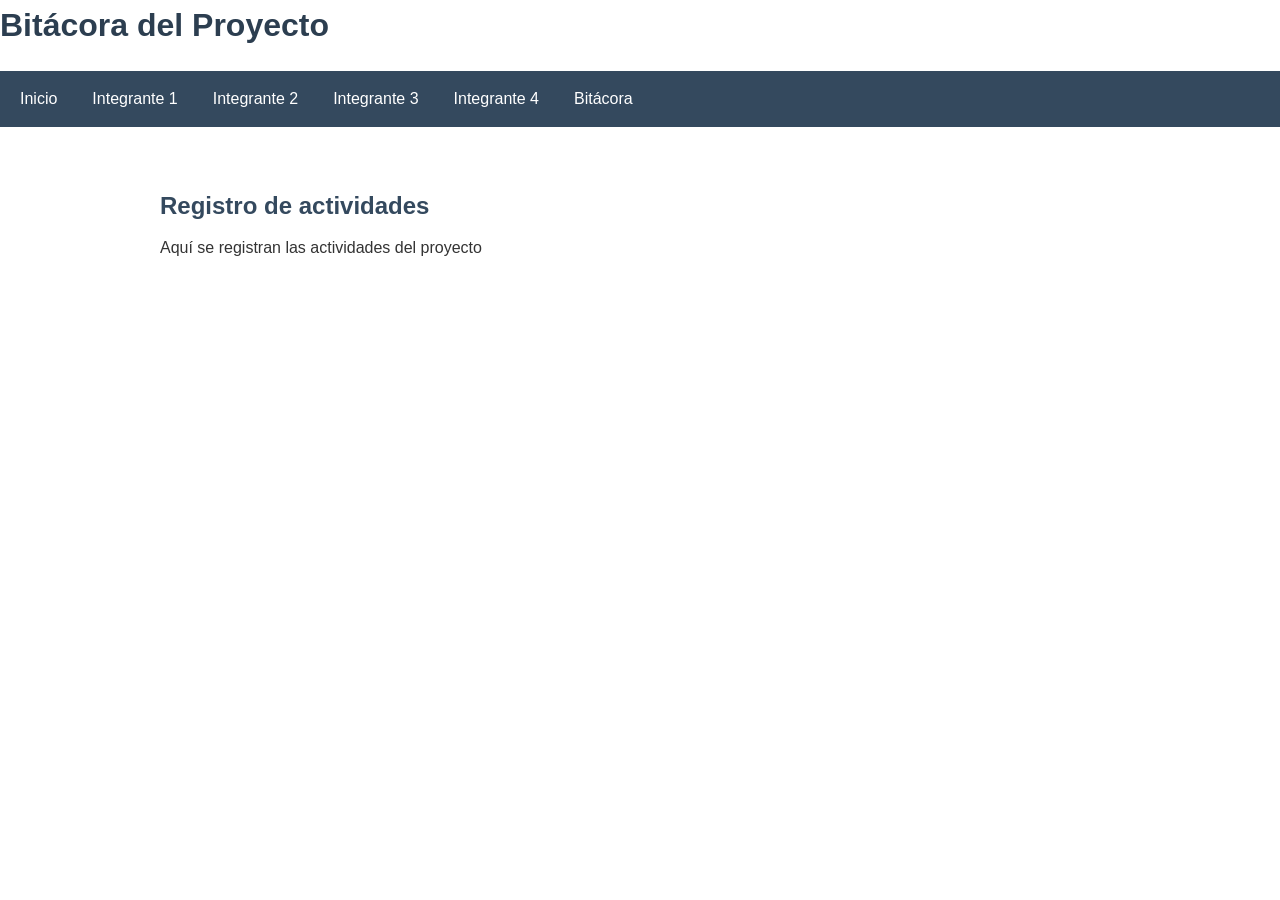
==== bitacora.html @ bfe635d2 "chore: inicializa estructura del proyecto" ====
<!DOCTYPE html>
<html lang="es">
<head>
    <meta charset="UTF-8">
    <meta name="viewport" content="width=device-width, initial-scale=1.0">
    <title>Bitácora</title>
    <link rel="stylesheet" href="css/style.css">
</head>
<body>
    <h1>Bitácora del Proyecto</h1>
    <nav>
        <ul>
            <li><a href="index.html">Inicio</a></li>
            <li><a href="integrante1.html">Integrante 1</a></li>
            <li><a href="integrante2.html">Integrante 2</a></li>
            <li><a href="integrante3.html">Integrante 3</a></li>
            <li><a href="integrante4.html">Integrante 4</a></li>
            <li><a href="bitacora.html">Bitácora</a></li>
        </ul>
    </nav>
    <main>
        <h2>Registro de actividades</h2>
        <p>Aquí se registran las actividades del proyecto</p>
    </main>
    <script src="js/script.js"></script>
</body>
</html>
---- css/style.css ----
/* Estilos generales */
* {
    margin: 0;
    padding: 0;
    box-sizing: border-box;
}

body {
    font-family: Arial, sans-serif;
    line-height: 1.6;
    color: #333;
}

h1 {
    color: #2c3e50;
    margin-bottom: 20px;
}

h2 {
    color: #34495e;
    margin-top: 20px;
    margin-bottom: 10px;
}

nav {
    background-color: #34495e;
    padding: 10px;
    margin-bottom: 20px;
}

nav ul {
    list-style: none;
    display: flex;
    flex-wrap: wrap;
}

nav li {
    margin-right: 15px;
}

nav a {
    color: white;
    text-decoration: none;
    padding: 5px 10px;
    display: inline-block;
}

nav a:hover {
    background-color: #2c3e50;
    border-radius: 3px;
}

main {
    max-width: 1000px;
    margin: 0 auto;
    padding: 20px;
}

p {
    margin-bottom: 15px;
}
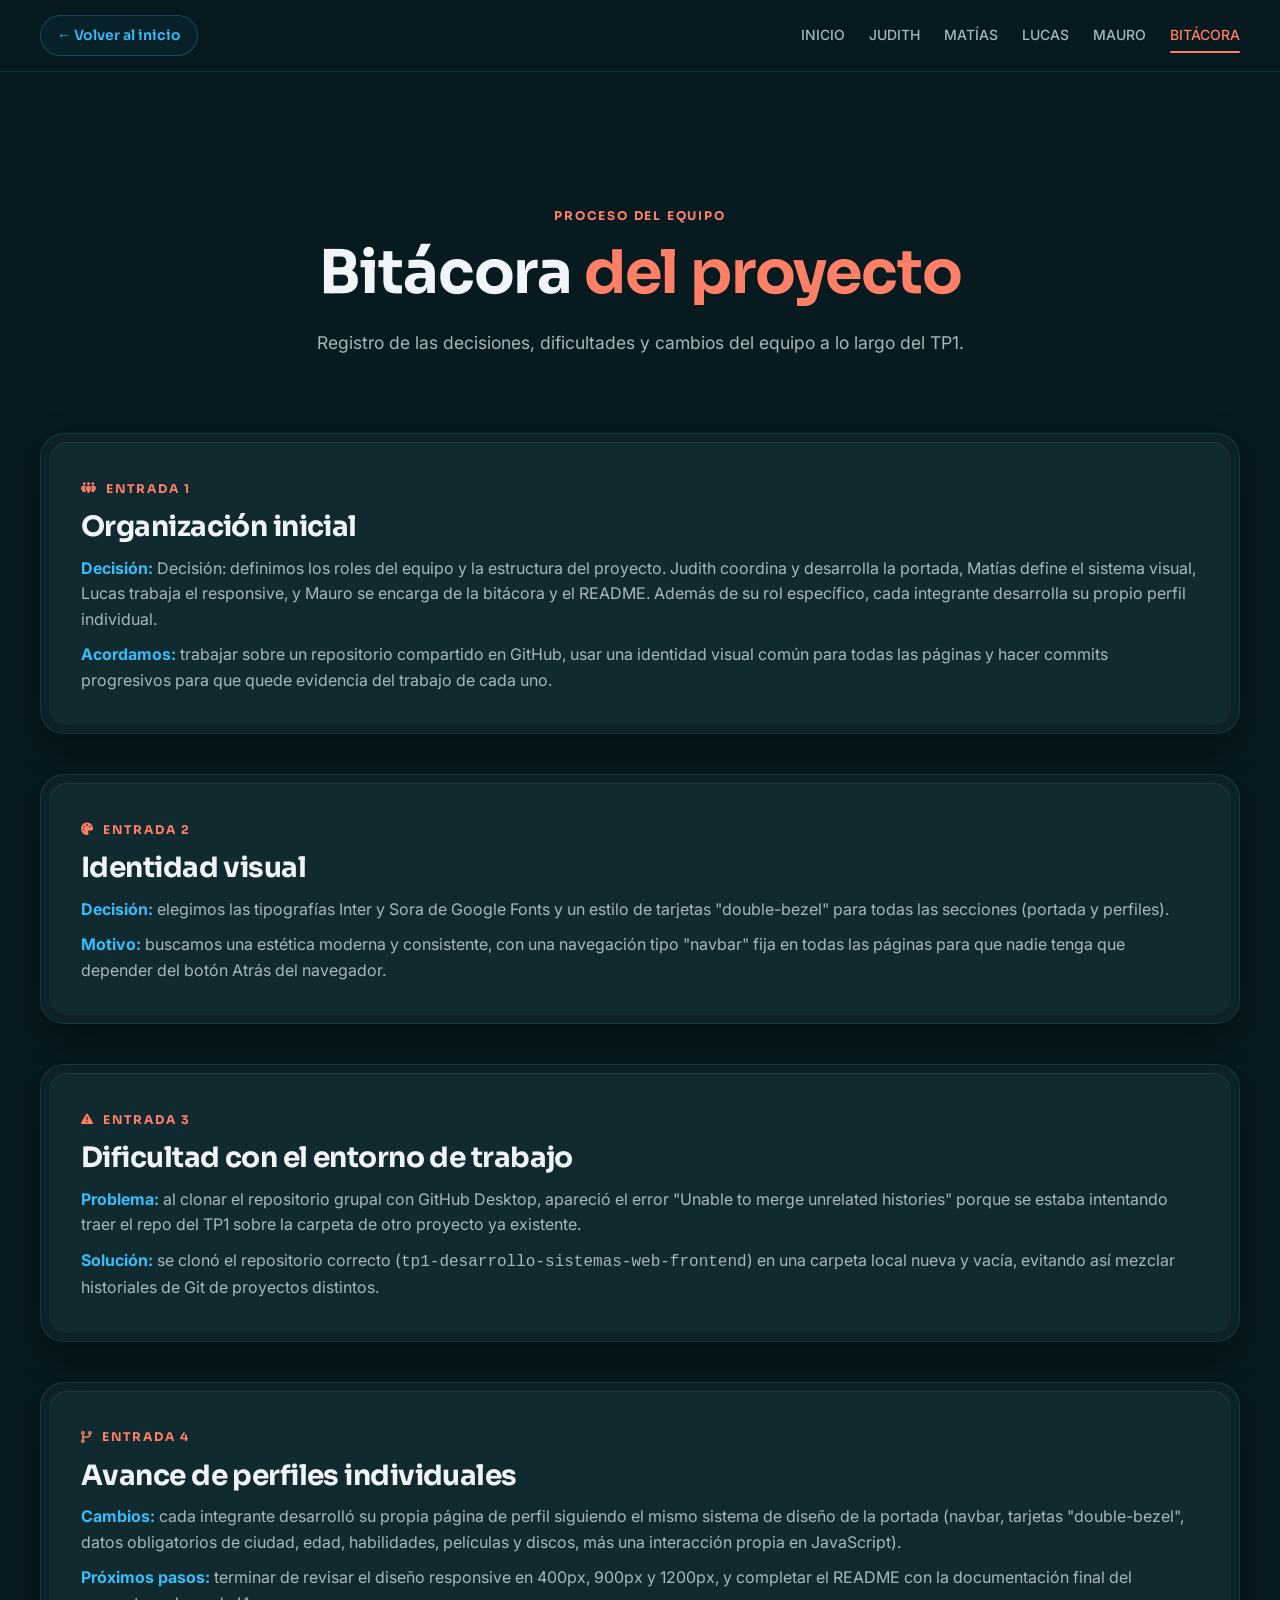
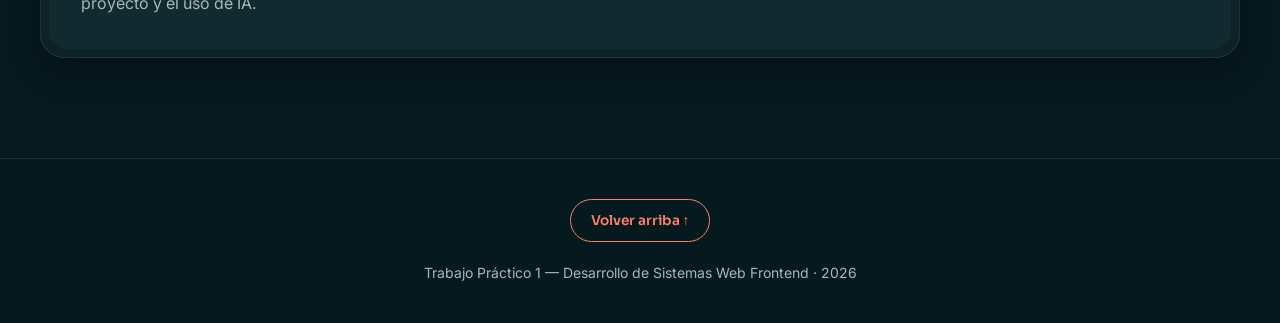
==== commit 09470cad: "docs: agrega bitacora con organizacion del equipo." ====
--- a/bitacora.html
+++ b/bitacora.html
@@ -3,25 +3,106 @@
 <head>
     <meta charset="UTF-8">
     <meta name="viewport" content="width=device-width, initial-scale=1.0">
-    <title>Bitácora</title>
+    <title>Bitácora — DevTeam TP1</title>
+
+    <!-- Google Fonts del equipo -->
+    <link rel="preconnect" href="https://fonts.googleapis.com">
+    <link rel="preconnect" href="https://fonts.gstatic.com" crossorigin>
+    <link href="https://fonts.googleapis.com/css2?family=Inter:wght@300;400;500;600;700&family=Sora:wght@400;600;700;800&display=swap" rel="stylesheet">
+
+    <!-- FontAwesome para íconos -->
+    <link rel="stylesheet" href="https://cdnjs.cloudflare.com/ajax/libs/font-awesome/6.7.2/css/all.min.css">
+
+    <!-- CSS compartido del equipo -->
     <link rel="stylesheet" href="css/style.css">
 </head>
-<body>
-    <h1>Bitácora del Proyecto</h1>
-    <nav>
-        <ul>
-            <li><a href="index.html">Inicio</a></li>
-            <li><a href="integrante1.html">Integrante 1</a></li>
-            <li><a href="integrante2.html">Integrante 2</a></li>
-            <li><a href="integrante3.html">Integrante 3</a></li>
-            <li><a href="integrante4.html">Integrante 4</a></li>
-            <li><a href="bitacora.html">Bitácora</a></li>
-        </ul>
+<body id="top">
+
+    <!-- Navbar Compartida -->
+    <nav class="navbar">
+        <div class="container navbar-content">
+            <a href="index.html" class="nav-back">← Volver al inicio</a>
+            <div class="nav-links">
+                <a href="index.html">INICIO</a>
+                <a href="judith.html">JUDITH</a>
+                <a href="matias.html">MATÍAS</a>
+                <a href="lucas.html">LUCAS</a>
+                <a href="mauro.html">MAURO</a>
+                <a href="bitacora.html" class="active">BITÁCORA</a>
+            </div>
+        </div>
     </nav>
-    <main>
-        <h2>Registro de actividades</h2>
-        <p>Aquí se registran las actividades del proyecto</p>
+
+    <main class="container" style="padding-top: 40px;">
+
+        <section class="hero-section" style="padding-bottom: 20px;">
+            <span class="eyebrow">Proceso del equipo</span>
+            <h1 class="hero-title">Bitácora <span class="text-accent">del proyecto</span></h1>
+            <p class="hero-description">
+                Registro de las decisiones, dificultades y cambios del equipo a lo largo del TP1.
+            </p>
+        </section>
+
+        <!-- Entrada 1 -->
+        <section style="padding: 20px 0;">
+            <div class="double-bezel">
+                <div class="double-bezel-inner">
+                    <span class="eyebrow"><i class="fa-solid fa-people-group"></i> Entrada 1</span>
+                    <h3 style="margin-bottom: 12px;">Organización inicial</h3>
+                    <p><strong class="text-blue">Decisión:</strong> Decisión: definimos los roles del equipo y la estructura del proyecto. Judith coordina y desarrolla la portada, Matías define el sistema visual, Lucas trabaja el responsive, y Mauro se encarga de la bitácora y el README. Además de su rol específico, cada integrante desarrolla su propio perfil individual.</p>
+                    <p style="margin-top: 10px;"><strong class="text-blue">Acordamos:</strong> trabajar sobre un repositorio compartido en GitHub, usar una identidad visual común para todas las páginas y hacer commits progresivos para que quede evidencia del trabajo de cada uno.</p>
+                </div>
+            </div>
+        </section>
+
+        <!-- Entrada 2 -->
+        <section style="padding: 20px 0;">
+            <div class="double-bezel">
+                <div class="double-bezel-inner">
+                    <span class="eyebrow"><i class="fa-solid fa-palette"></i> Entrada 2</span>
+                    <h3 style="margin-bottom: 12px;">Identidad visual</h3>
+                    <p><strong class="text-blue">Decisión:</strong> elegimos las tipografías Inter y Sora de Google Fonts y un estilo de tarjetas "double-bezel" para todas las secciones (portada y perfiles).</p>
+                    <p style="margin-top: 10px;"><strong class="text-blue">Motivo:</strong> buscamos una estética moderna y consistente, con una navegación tipo "navbar" fija en todas las páginas para que nadie tenga que depender del botón Atrás del navegador.</p>
+                </div>
+            </div>
+        </section>
+
+        <!-- Entrada 3 -->
+        <section style="padding: 20px 0;">
+            <div class="double-bezel">
+                <div class="double-bezel-inner">
+                    <span class="eyebrow"><i class="fa-solid fa-triangle-exclamation"></i> Entrada 3</span>
+                    <h3 style="margin-bottom: 12px;">Dificultad con el entorno de trabajo</h3>
+                    <p><strong class="text-blue">Problema:</strong> al clonar el repositorio grupal con GitHub Desktop, apareció el error "Unable to merge unrelated histories" porque se estaba intentando traer el repo del TP1 sobre la carpeta de otro proyecto ya existente.</p>
+                    <p style="margin-top: 10px;"><strong class="text-blue">Solución:</strong> se clonó el repositorio correcto (<code>tp1-desarrollo-sistemas-web-frontend</code>) en una carpeta local nueva y vacía, evitando así mezclar historiales de Git de proyectos distintos.</p>
+                </div>
+            </div>
+        </section>
+
+        <!-- Entrada 4 -->
+        <section style="padding: 20px 0 60px 0;">
+            <div class="double-bezel">
+                <div class="double-bezel-inner">
+                    <span class="eyebrow"><i class="fa-solid fa-code-branch"></i> Entrada 4</span>
+                    <h3 style="margin-bottom: 12px;">Avance de perfiles individuales</h3>
+                    <p><strong class="text-blue">Cambios:</strong> cada integrante desarrolló su propia página de perfil siguiendo el mismo sistema de diseño de la portada (navbar, tarjetas "double-bezel", datos obligatorios de ciudad, edad, habilidades, películas y discos, más una interacción propia en JavaScript).</p>
+                    <p style="margin-top: 10px;"><strong class="text-blue">Próximos pasos:</strong> terminar de revisar el diseño responsive en 400px, 900px y 1200px, y completar el README con la documentación final del proyecto y el uso de IA.</p>
+                </div>
+            </div>
+        </section>
+
     </main>
+
+    <!-- Footer Compartido -->
+    <footer>
+        <div class="container footer-content">
+            <a href="#top" class="btn-top">Volver arriba ↑</a>
+            <p class="footer-credits">
+                Trabajo Práctico 1 — Desarrollo de Sistemas Web Frontend · 2026
+            </p>
+        </div>
+    </footer>
+
     <script src="js/script.js"></script>
 </body>
 </html>
--- a/css/style.css
+++ b/css/style.css
@@ -1,61 +1,550 @@
-/* Estilos generales */
-* {
+/* Imports de Google Fonts */
+@import url('https://fonts.googleapis.com/css2?family=Inter:wght@300;400;500;600;700&family=Sora:wght@400;600;700;800&display=swap');
+
+/* --------------------------------------------------------------------------
+   1. Variables globales (:root) — Tokens compartidos para todo el equipo
+   -------------------------------------------------------------------------- */
+:root {
+    /* Paleta de colores principal */
+    --color-bg: #071A1F;
+    --color-surface: #102A30;
+    --color-surface-hover: #163840;
+    --color-blue: #38BDF8;
+    --color-coral: #FF8066;
+    --color-text: #F1F5F9;
+    --color-text-secondary: #A7B8BA;
+    --color-blue-dark: #164E63;
+    --color-coral-dark: #C95F50;
+
+    /* Acentos & sombras */
+    --color-border: rgba(56, 189, 248, 0.15);
+    --color-border-subtle: rgba(241, 245, 249, 0.08);
+    --shadow-glow-blue: 0 0 25px rgba(56, 189, 248, 0.2);
+    --shadow-glow-coral: 0 0 25px rgba(255, 128, 102, 0.25);
+    --shadow-card: 0 12px 32px rgba(0, 0, 0, 0.35);
+
+    /* Tipografia */
+    --font-title: 'Sora', sans-serif;
+    --font-body: 'Inter', sans-serif;
+
+    /* Bordes y esquinas */
+    --radius-small: 8px;
+    --radius-medium: 16px;
+    --radius-large: 24px;
+    --radius-pill: 9999px;
+
+    /* Transiciones */
+    --transition-fast: 200ms ease;
+    --transition-normal: 300ms cubic-bezier(0.16, 1, 0.3, 1);
+    --transition-slow: 500ms cubic-bezier(0.16, 1, 0.3, 1);
+
+    /* Dimensiones */
+    --max-width: 1200px;
+    --navbar-height: 72px;
+}
+
+/* --------------------------------------------------------------------------
+   2. Reset & Estilos Base
+   -------------------------------------------------------------------------- */
+*, *::before, *::after {
     margin: 0;
     padding: 0;
     box-sizing: border-box;
 }
 
+html {
+    scroll-behavior: smooth;
+    scroll-padding-top: var(--navbar-height);
+    overflow-x: hidden;
+}
+
 body {
-    font-family: Arial, sans-serif;
+    background-color: var(--color-bg);
+    color: var(--color-text);
+    font-family: var(--font-body);
+    font-size: 16px;
     line-height: 1.6;
-    color: #333;
+    -webkit-font-smoothing: antialiased;
+    -moz-osx-font-smoothing: grayscale;
+    overflow-x: hidden;
+    min-height: 100dvh;
+}
+
+/* Seleccion de texto */
+::selection {
+    background-color: var(--color-blue);
+    color: var(--color-bg);
+}
+
+/* Contenedor principal responsive */
+.container {
+    width: min(90%, var(--max-width));
+    margin: 0 auto;
+}
+
+/* --------------------------------------------------------------------------
+   3. Tipografia & Jerarquia Compartida
+   -------------------------------------------------------------------------- */
+h1, h2, h3, h4, h5, h6 {
+    font-family: var(--font-title);
+    color: var(--color-text);
+    line-height: 1.2;
+    font-weight: 700;
+    letter-spacing: -0.02em;
 }
 
 h1 {
-    color: #2c3e50;
+    font-size: clamp(2.25rem, 5vw, 3.75rem);
+}
+
+h2 {
+    font-size: clamp(1.75rem, 3.5vw, 2.5rem);
+}
+
+h3 {
+    font-size: clamp(1.25rem, 2.5vw, 1.75rem);
+}
+
+p {
+    color: var(--color-text-secondary);
+}
+
+a {
+    color: inherit;
+    text-decoration: none;
+}
+
+.text-accent {
+    color: var(--color-coral);
+}
+
+.text-blue {
+    color: var(--color-blue);
+}
+
+/* Etiquetas destacadas (Eyebrow / Badges) */
+.eyebrow {
+    display: inline-flex;
+    align-items: center;
+    gap: 8px;
+    font-family: var(--font-title);
+    font-size: 0.75rem;
+    font-weight: 700;
+    text-transform: uppercase;
+    letter-spacing: 0.15em;
+    color: var(--color-coral);
+    margin-bottom: 12px;
+}
+
+/* --------------------------------------------------------------------------
+   4. Componente Navbar (Sticky & Glass)
+   -------------------------------------------------------------------------- */
+.navbar {
+    position: sticky;
+    top: 0;
+    z-index: 100;
+    height: var(--navbar-height);
+    background-color: rgba(7, 26, 31, 0.85);
+    backdrop-filter: blur(16px);
+    -webkit-backdrop-filter: blur(16px);
+    border-bottom: 1px solid var(--color-border);
+    transition: background-color var(--transition-fast);
+}
+
+.navbar-content {
+    display: flex;
+    align-items: center;
+    justify-content: space-between;
+    height: 100%;
+}
+
+.nav-brand {
+    font-family: var(--font-title);
+    font-weight: 700;
+    font-size: 1.1rem;
+    color: var(--color-text);
+}
+
+.nav-back {
+    display: inline-flex;
+    align-items: center;
+    gap: 8px;
+    font-family: var(--font-title);
+    font-size: 0.875rem;
+    font-weight: 600;
+    color: var(--color-blue);
+    padding: 8px 16px;
+    border-radius: var(--radius-pill);
+    border: 1px solid rgba(56, 189, 248, 0.25);
+    background-color: rgba(56, 189, 248, 0.05);
+    transition: all var(--transition-fast);
+}
+
+.nav-back:hover {
+    background-color: var(--color-blue-dark);
+    color: var(--color-text);
+    border-color: var(--color-blue);
+    transform: translateX(-3px);
+}
+
+.nav-links {
+    display: flex;
+    align-items: center;
+    gap: 24px;
+    list-style: none;
+}
+
+.nav-links a {
+    font-family: var(--font-body);
+    font-size: 0.875rem;
+    font-weight: 500;
+    color: var(--color-text-secondary);
+    transition: color var(--transition-fast);
+    position: relative;
+    padding: 4px 0;
+}
+
+.nav-links a:hover,
+.nav-links a.active {
+    color: var(--color-coral);
+}
+
+.nav-links a::after {
+    content: '';
+    position: absolute;
+    bottom: -2px;
+    left: 0;
+    width: 0%;
+    height: 2px;
+    background-color: var(--color-coral);
+    border-radius: 2px;
+    transition: width var(--transition-fast);
+}
+
+.nav-links a:hover::after,
+.nav-links a.active::after {
+    width: 100%;
+}
+
+/* --------------------------------------------------------------------------
+   5. Botones (CTA Architecture)
+   -------------------------------------------------------------------------- */
+.btn {
+    display: inline-flex;
+    align-items: center;
+    justify-content: center;
+    gap: 10px;
+    padding: 12px 24px;
+    border-radius: var(--radius-medium);
+    font-family: var(--font-title);
+    font-size: 0.875rem;
+    font-weight: 600;
+    cursor: pointer;
+    border: none;
+    outline: none;
+    transition: transform var(--transition-fast), box-shadow var(--transition-fast), background var(--transition-fast);
+}
+
+.btn-primary {
+    background: linear-gradient(135deg, var(--color-blue), var(--color-coral));
+    color: #040F13;
+    box-shadow: 0 4px 16px rgba(56, 189, 248, 0.2);
+}
+
+.btn-primary:hover {
+    transform: translateY(-2px);
+    box-shadow: var(--shadow-glow-coral);
+}
+
+.btn-secondary {
+    background: transparent;
+    color: var(--color-blue);
+    border: 1px solid var(--color-blue);
+}
+
+.btn-secondary:hover {
+    background-color: var(--color-blue-dark);
+    color: var(--color-text);
+}
+
+.btn-full {
+    width: 100%;
+}
+
+/* --------------------------------------------------------------------------
+   6. Secciones Generales & Double-Bezel Cards
+   -------------------------------------------------------------------------- */
+section {
+    padding: 80px 0;
+    position: relative;
+}
+
+.section-header {
+    margin-bottom: 40px;
+}
+
+.section-header-center {
+    text-align: center;
+}
+
+.section-header h2 span {
+    color: var(--color-coral);
+}
+
+/* Hero en Portada */
+.hero-section {
+    text-align: center;
+    padding: 90px 0 50px 0;
+}
+
+.hero-title {
     margin-bottom: 20px;
 }
 
-h2 {
-    color: #34495e;
-    margin-top: 20px;
-    margin-bottom: 10px;
-}
-
-nav {
-    background-color: #34495e;
-    padding: 10px;
-    margin-bottom: 20px;
-}
-
-nav ul {
-    list-style: none;
-    display: flex;
+.hero-description {
+    max-width: 680px;
+    margin: 0 auto 36px auto;
+    font-size: 1.1rem;
+}
+
+.hero-actions {
+    display: flex;
+    gap: 16px;
+    justify-content: center;
     flex-wrap: wrap;
 }
 
-nav li {
-    margin-right: 15px;
-}
-
-nav a {
-    color: white;
-    text-decoration: none;
-    padding: 5px 10px;
-    display: inline-block;
-}
-
-nav a:hover {
-    background-color: #2c3e50;
-    border-radius: 3px;
-}
-
-main {
-    max-width: 1000px;
+/* Arquitectura "Double-Bezel" para contenedores premium */
+.double-bezel {
+    background-color: rgba(255, 255, 255, 0.03);
+    border: 1px solid var(--color-border);
+    border-radius: var(--radius-large);
+    padding: 8px;
+    box-shadow: var(--shadow-card);
+    transition: border-color var(--transition-normal);
+}
+
+.double-bezel-inner {
+    background-color: var(--color-surface);
+    border-radius: calc(var(--radius-large) - 6px);
+    padding: 32px;
+    box-shadow: inset 0 1px 1px rgba(255, 255, 255, 0.08);
+}
+
+/* --------------------------------------------------------------------------
+   7. Tarjetas de Integrantes (Reutilizable en Portada / Equipo)
+   -------------------------------------------------------------------------- */
+.team-grid {
+    display: grid;
+    grid-template-columns: repeat(auto-fit, minmax(250px, 1fr));
+    gap: 24px;
+}
+
+.member-card-content {
+    display: flex;
+    flex-direction: column;
+    align-items: center;
+    text-align: center;
+    padding: 24px 20px;
+    gap: 16px;
+}
+
+.member-avatar-slot {
+    width: 100%;
+    aspect-ratio: 1 / 1;
+    max-width: 180px;
+    border-radius: var(--radius-medium);
+    overflow: hidden;
+    background: linear-gradient(135deg, var(--color-surface-hover), var(--color-blue-dark));
+    border: 1px solid var(--color-border);
+    display: flex;
+    flex-direction: column;
+    align-items: center;
+    justify-content: center;
+    gap: 8px;
+    box-shadow: var(--shadow-glow-blue);
+    transition: transform var(--transition-normal), border-color var(--transition-normal);
+}
+
+.member-avatar-slot:hover {
+    transform: scale(1.03);
+    border-color: var(--color-coral);
+}
+
+.member-avatar-img {
+    width: 100%;
+    height: 100%;
+    object-fit: cover;
+    display: block;
+}
+
+.member-avatar-icon {
+    font-size: 2.2rem;
+    color: var(--color-blue);
+}
+
+.member-avatar-label {
+    font-family: var(--font-title);
+    font-size: 0.75rem;
+    font-weight: 600;
+    color: var(--color-text-secondary);
+}
+
+.member-name {
+    font-size: 1.35rem;
+    margin-bottom: 4px;
+}
+
+.member-role {
+    font-size: 0.85rem;
+    color: var(--color-text-secondary);
+}
+
+/* --------------------------------------------------------------------------
+   8. Footer Compartido
+   -------------------------------------------------------------------------- */
+footer {
+    border-top: 1px solid var(--color-border);
+    background-color: rgba(7, 26, 31, 0.95);
+    padding: 40px 0;
+    margin-top: 40px;
+}
+
+.footer-content {
+    display: flex;
+    flex-direction: column;
+    align-items: center;
+    justify-content: center;
+    gap: 20px;
+    text-align: center;
+}
+
+.btn-top {
+    display: inline-flex;
+    align-items: center;
+    gap: 8px;
+    font-family: var(--font-title);
+    font-size: 0.85rem;
+    font-weight: 600;
+    color: var(--color-coral);
+    padding: 10px 20px;
+    border-radius: var(--radius-pill);
+    border: 1px solid var(--color-coral);
+    background-color: transparent;
+    transition: all var(--transition-fast);
+    cursor: pointer;
+}
+
+.btn-top:hover {
+    background-color: var(--color-coral-dark);
+    color: var(--color-text);
+    transform: translateY(-3px);
+}
+
+.footer-credits {
+    font-size: 0.875rem;
+    color: var(--color-text-secondary);
+}
+
+/* Judith: --- Complemento: Resultado dinámico JS en Portada --- */
+.spotlight-box {
+    display: flex;
+    align-items: center;
+    gap: 20px;
+    background: var(--color-surface-hover);
+    border: 1px solid var(--color-border);
+    border-radius: var(--radius-medium);
+    padding: 20px;
+    max-width: 620px;
     margin: 0 auto;
-    padding: 20px;
-}
-
-p {
-    margin-bottom: 15px;
-}
+    text-align: left;
+    box-shadow: var(--shadow-glow-blue);
+    animation: fadeIn 300ms ease;
+}
+
+.spotlight-box-img {
+    width: 72px;
+    height: 72px;
+    border-radius: var(--radius-small);
+    object-fit: cover;
+    border: 1px solid var(--color-blue);
+    flex-shrink: 0;
+}
+
+@keyframes fadeIn {
+    from { opacity: 0; transform: translateY(8px); }
+    to { opacity: 1; transform: translateY(0); }
+}
+
+@media (max-width: 600px) {
+    .spotlight-box {
+        flex-direction: column;
+        text-align: center;
+    }
+}
+
+/* --------------------------------------------------------------------------
+   9. Breakpoints Generales (400px, 900px, 1200px)
+   -------------------------------------------------------------------------- */
+
+/* Desktop Amplio (>= 1200px) */
+@media (min-width: 1200px) {
+    .container {
+        width: 1200px;
+    }
+}
+
+/* Tablet / Movil Grande (<= 900px) */
+@media (max-width: 900px) {
+    section {
+        padding: 60px 0;
+    }
+
+    .hero-section {
+        padding: 60px 0 36px 0;
+    }
+
+    .nav-links {
+        gap: 16px;
+    }
+}
+
+/* Movil Pequeño (<= 400px) */
+@media (max-width: 400px) {
+    :root {
+        --navbar-height: 64px;
+    }
+
+    body {
+        font-size: 15px;
+    }
+
+    section {
+        padding: 44px 0;
+    }
+
+    .hero-section {
+        padding: 44px 0 24px 0;
+    }
+
+    .container {
+        width: 92%;
+    }
+
+    .nav-back {
+        padding: 6px 12px;
+        font-size: 0.78rem;
+    }
+
+    .nav-links {
+        gap: 8px;
+    }
+
+    .nav-links a {
+        font-size: 0.75rem;
+    }
+
+    .double-bezel-inner {
+        padding: 20px 16px;
+    }
+}
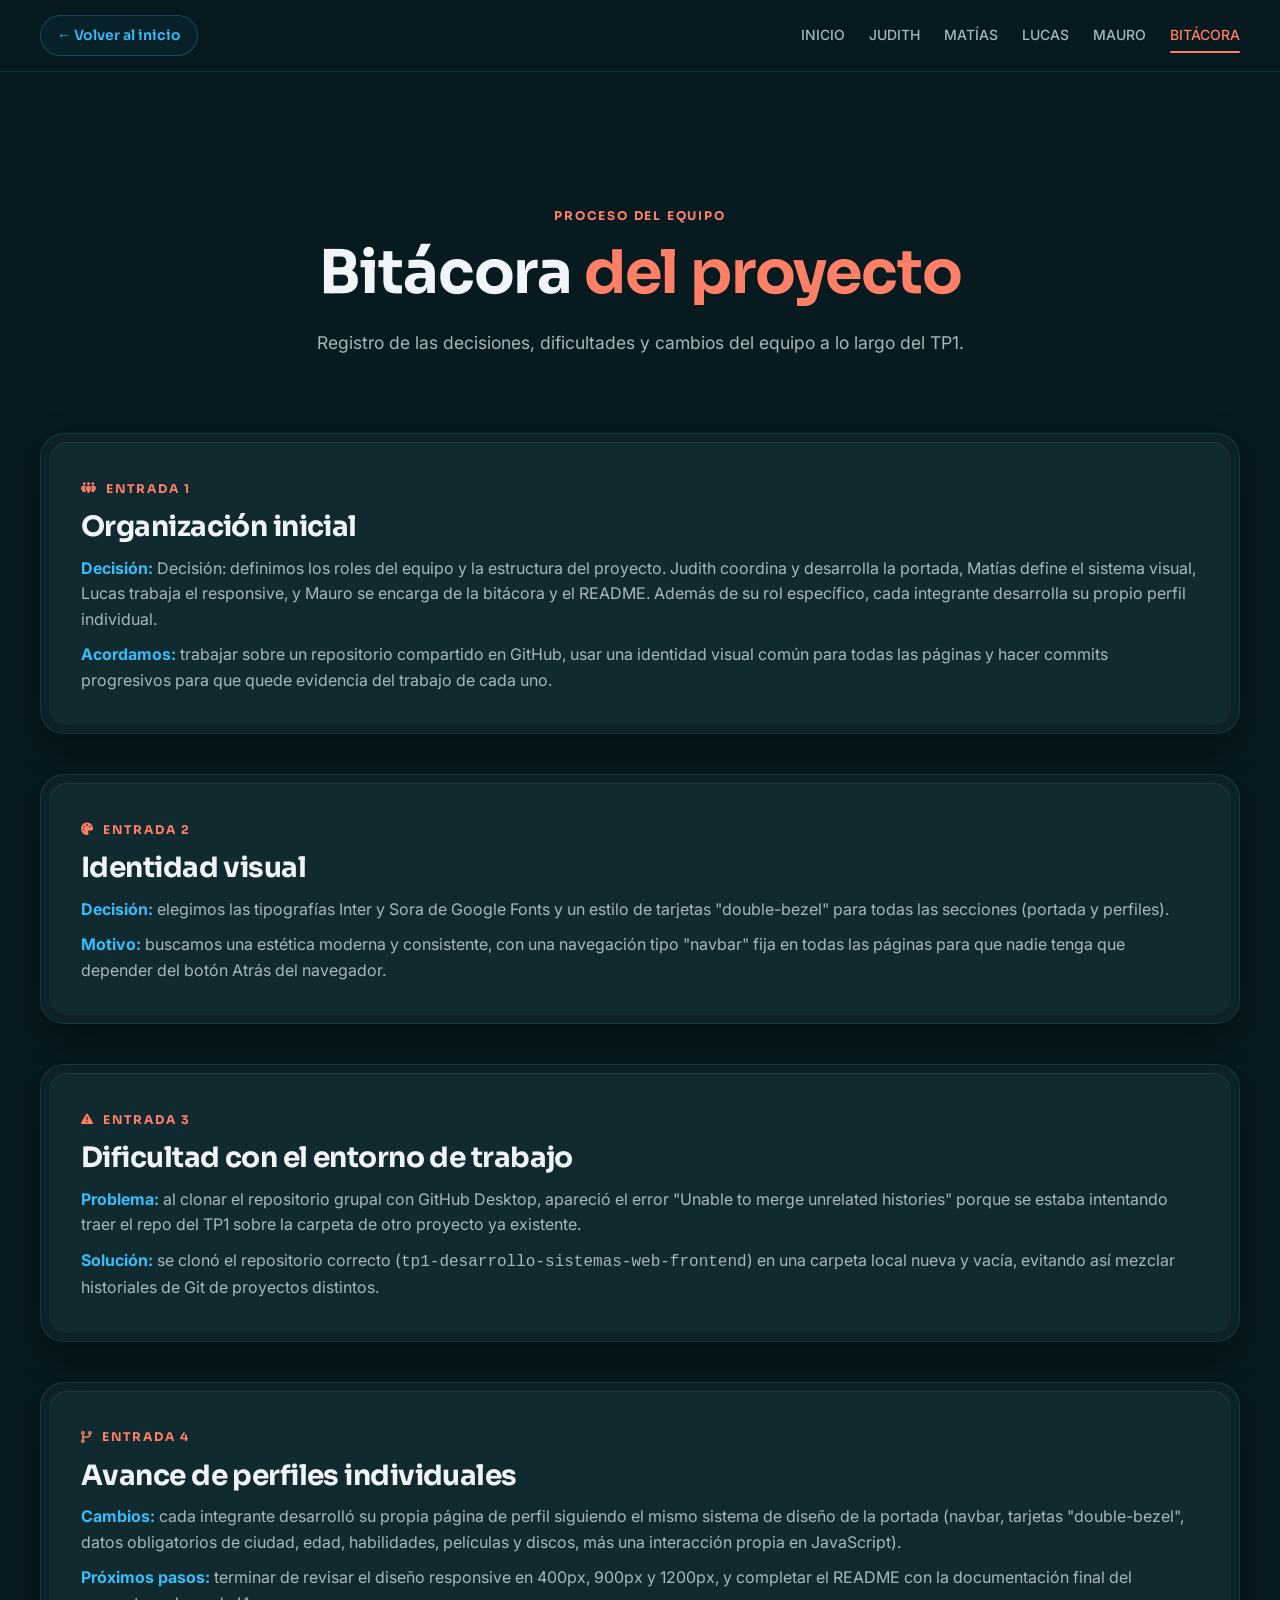
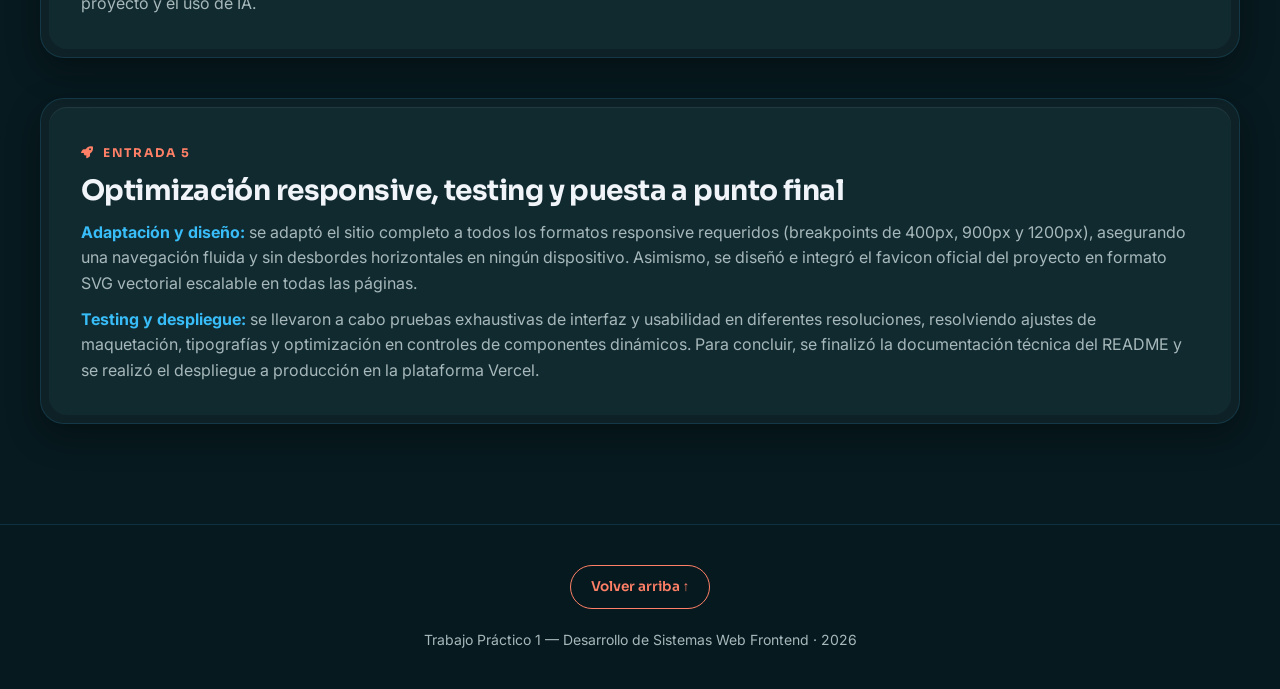
==== commit 99eb375d: "feat(perfil-responsive): completar perfil de Lucas, controles carrusel, favicon y bitacora grupal. L" ====
--- a/bitacora.html
+++ b/bitacora.html
@@ -4,6 +4,9 @@
     <meta charset="UTF-8">
     <meta name="viewport" content="width=device-width, initial-scale=1.0">
     <title>Bitácora — DevTeam TP1</title>
+
+    <!-- Favicon Oficial -->
+    <link rel="icon" type="image/svg+xml" href="img/favicon.svg">
 
     <!-- Google Fonts del equipo -->
     <link rel="preconnect" href="https://fonts.googleapis.com">
@@ -80,13 +83,25 @@
         </section>
 
         <!-- Entrada 4 -->
-        <section style="padding: 20px 0 60px 0;">
+        <section style="padding: 20px 0;">
             <div class="double-bezel">
                 <div class="double-bezel-inner">
                     <span class="eyebrow"><i class="fa-solid fa-code-branch"></i> Entrada 4</span>
                     <h3 style="margin-bottom: 12px;">Avance de perfiles individuales</h3>
                     <p><strong class="text-blue">Cambios:</strong> cada integrante desarrolló su propia página de perfil siguiendo el mismo sistema de diseño de la portada (navbar, tarjetas "double-bezel", datos obligatorios de ciudad, edad, habilidades, películas y discos, más una interacción propia en JavaScript).</p>
                     <p style="margin-top: 10px;"><strong class="text-blue">Próximos pasos:</strong> terminar de revisar el diseño responsive en 400px, 900px y 1200px, y completar el README con la documentación final del proyecto y el uso de IA.</p>
+                </div>
+            </div>
+        </section>
+
+        <!-- Entrada 5 -->
+        <section style="padding: 20px 0 60px 0;">
+            <div class="double-bezel">
+                <div class="double-bezel-inner">
+                    <span class="eyebrow"><i class="fa-solid fa-rocket"></i> Entrada 5</span>
+                    <h3 style="margin-bottom: 12px;">Optimización responsive, testing y puesta a punto final</h3>
+                    <p><strong class="text-blue">Adaptación y diseño:</strong> se adaptó el sitio completo a todos los formatos responsive requeridos (breakpoints de 400px, 900px y 1200px), asegurando una navegación fluida y sin desbordes horizontales en ningún dispositivo. Asimismo, se diseñó e integró el favicon oficial del proyecto en formato SVG vectorial escalable en todas las páginas.</p>
+                    <p style="margin-top: 10px;"><strong class="text-blue">Testing y despliegue:</strong> se llevaron a cabo pruebas exhaustivas de interfaz y usabilidad en diferentes resoluciones, resolviendo ajustes de maquetación, tipografías y optimización en controles de componentes dinámicos. Para concluir, se finalizó la documentación técnica del README y se realizó el despliegue a producción en la plataforma Vercel.</p>
                 </div>
             </div>
         </section>
--- a/css/style.css
+++ b/css/style.css
@@ -1,6 +1,3 @@
-/* Imports de Google Fonts */
-@import url('https://fonts.googleapis.com/css2?family=Inter:wght@300;400;500;600;700&family=Sora:wght@400;600;700;800&display=swap');
-
 /* --------------------------------------------------------------------------
    1. Variables globales (:root) — Tokens compartidos para todo el equipo
    -------------------------------------------------------------------------- */
@@ -76,6 +73,11 @@
     color: var(--color-bg);
 }
 
+img {
+    max-width: 100%;
+    height: auto;
+}
+
 /* Contenedor principal responsive */
 .container {
     width: min(90%, var(--max-width));
@@ -275,12 +277,12 @@
    6. Secciones Generales & Double-Bezel Cards
    -------------------------------------------------------------------------- */
 section {
-    padding: 80px 0;
+    padding: 20px;
     position: relative;
 }
 
 .section-header {
-    margin-bottom: 40px;
+    margin-bottom: 10px;
 }
 
 .section-header-center {
@@ -375,6 +377,7 @@
     width: 100%;
     height: 100%;
     object-fit: cover;
+    object-position: center;
     display: block;
 }
 
@@ -547,4 +550,641 @@
     .double-bezel-inner {
         padding: 20px 16px;
     }
-}+}
+
+/* --------------------------------------------------------------------------
+   10. Componentes Compartidos de Perfiles (Layout Global)
+   -------------------------------------------------------------------------- */
+.profile-section-hero {
+    padding: 20px 0 40px 0;
+}
+
+.profile-section {
+    padding: 20px 0;
+}
+
+.profile-section-dynamic {
+    padding: 30px 0 60px 0;
+}
+
+.profile-hero-layout {
+    display: flex;
+    flex-wrap: wrap;
+    gap: 36px;
+    align-items: center;
+}
+
+.profile-avatar-wrapper {
+    max-width: 200px;
+    margin: 0 auto;
+}
+
+.profile-details {
+    flex: 1;
+    min-width: 280px;
+}
+
+.profile-name {
+    font-size: clamp(2rem, 4vw, 2.8rem);
+    margin-bottom: 8px;
+}
+
+.profile-role {
+    color: var(--color-blue);
+    font-weight: 600;
+    margin-bottom: 16px;
+}
+
+.profile-meta-info {
+    display: flex;
+    gap: 20px;
+    flex-wrap: wrap;
+    margin-bottom: 16px;
+}
+
+.profile-bio-text {
+    margin-bottom: 24px;
+}
+
+.profile-socials {
+    display: flex;
+    gap: 12px;
+    flex-wrap: wrap;
+}
+
+.profile-list {
+    list-style: none;
+    display: flex;
+    flex-direction: column;
+    gap: 12px;
+}
+
+/* Utilidades generales */
+.h-100 { height: 100%; }
+.text-center { text-align: center; }
+.mb-3 { margin-bottom: 16px; }
+.mb-4 { margin-bottom: 24px; }
+
+.dynamic-display {
+    margin-top: 20px;
+    font-weight: 500;
+    min-height: 28px;
+    color: var(--color-coral);
+}
+
+.profile-main-content {
+    padding-top: 40px;
+}
+
+.profile-cards-grid {
+    grid-template-columns: repeat(auto-fit, minmax(280px, 1fr));
+}
+
+/* ========================================================================= 
+                    ESTILOS ESPECÍFICOS — PERFIL MATI
+   ========================================================================= */
+
+/* Galerías de Scroll Horizontal (Películas & Discos) */
+.scroll-gallery-wrapper {
+    position: relative;
+    width: 100%;
+}
+
+.scroll-gallery {
+    display: flex;
+    gap: 24px;
+    overflow-x: auto;
+    overflow-y: hidden;
+    scroll-snap-type: x mandatory;
+    scroll-behavior: smooth;
+    padding: 12px 4px 24px 4px;
+    -webkit-overflow-scrolling: touch;
+    
+    /* Ocultar barra de scroll  */
+    scrollbar-width: none;
+}
+
+.scroll-gallery::-webkit-scrollbar {
+    display: none;
+}
+
+/* Tarjeta base de película / disco */
+.media-card {
+    flex: 0 0 260px;
+    width: 260px;
+    min-width: 260px;
+    flex-shrink: 0;
+    scroll-snap-align: start;
+    position: relative;
+    border-radius: var(--radius-medium);
+    background-color: var(--color-surface);
+    border: 1px solid var(--color-border);
+    overflow: hidden;
+    box-shadow: var(--shadow-card);
+    transition: transform var(--transition-normal), border-color var(--transition-normal), box-shadow var(--transition-normal);
+    cursor: pointer;
+}
+
+.media-card:hover,
+.media-card.is-active {
+    transform: translateY(-6px);
+    border-color: var(--color-coral);
+    box-shadow: var(--shadow-glow-coral);
+}
+
+/* Proporciones de tarjetas */
+.media-card.movie-card {
+    aspect-ratio: 2 / 3;
+}
+
+.media-card.album-card {
+    aspect-ratio: 1 / 1;
+    flex: 0 0 280px;
+    width: 280px;
+    min-width: 280px;
+    flex-shrink: 0;
+}
+
+.media-poster {
+    width: 100%;
+    height: 100%;
+    object-fit: cover;
+    display: block;
+    transition: transform var(--transition-slow);
+}
+
+.media-card:hover .media-poster,
+.media-card.is-active .media-poster {
+    transform: scale(1.25);
+}
+
+/* Cabecera de sección con controles de carrusel integrados */
+.section-header-with-controls {
+    display: flex;
+    justify-content: space-between;
+    align-items: flex-end;
+    gap: 16px;
+    margin-bottom: 16px;
+}
+
+.carousel-controls {
+    display: flex;
+    align-items: center;
+    gap: 10px;
+    flex-shrink: 0;
+}
+
+/* Botones de navegación del carrusel */
+.carousel-btn {
+    width: 42px;
+    height: 42px;
+    border-radius: var(--radius-medium);
+    background-color: var(--color-surface);
+    border: 1px solid var(--color-border);
+    color: var(--color-text);
+    font-size: 1.4rem;
+    font-family: inherit;
+    line-height: 1;
+    cursor: pointer;
+    display: inline-flex;
+    align-items: center;
+    justify-content: center;
+    transition: all var(--transition-fast);
+    box-shadow: 0 4px 12px rgba(0, 0, 0, 0.25);
+    user-select: none;
+}
+
+.carousel-btn:hover {
+    background-color: var(--color-surface-hover);
+    border-color: var(--color-coral);
+    color: var(--color-coral);
+    transform: translateY(-2px);
+    box-shadow: var(--shadow-glow-coral);
+}
+
+.carousel-btn:active {
+    transform: translateY(0);
+}
+
+
+/* Overlay interactivo (Hover / Tap info) */
+.media-overlay {
+    position: absolute;
+    inset: 0;
+    background: linear-gradient(to top, rgba(7, 26, 31, 0.96) 0%, rgba(7, 26, 31, 0.85) 50%, rgba(7, 26, 31, 0.4) 100%);
+    backdrop-filter: blur(6px);
+    -webkit-backdrop-filter: blur(6px);
+    padding: 20px;
+    display: flex;
+    flex-direction: column;
+    justify-content: flex-start;
+    overflow-y: auto;
+    scrollbar-width: none;
+    -webkit-overflow-scrolling: touch;
+    opacity: 0;
+    transition: opacity var(--transition-normal);
+}
+
+.media-overlay::-webkit-scrollbar {
+    display: none;
+}
+
+.media-overlay > :first-child {
+    margin-top: auto;
+}
+
+.media-card:hover .media-overlay,
+.media-card.is-active .media-overlay {
+    opacity: 1;
+}
+
+.media-tag {
+    font-family: var(--font-title);
+    font-size: 0.7rem;
+    font-weight: 700;
+    text-transform: uppercase;
+    letter-spacing: 0.12em;
+    color: var(--color-coral);
+    margin-bottom: 6px;
+}
+
+.media-overlay-title {
+    font-size: 1.15rem;
+    font-weight: 700;
+    color: var(--color-text);
+    line-height: 1.25;
+    margin-bottom: 4px;
+}
+
+.media-overlay-artist {
+    font-size: 0.9rem;
+    font-weight: 600;
+    color: var(--color-blue);
+    margin-bottom: 8px;
+}
+
+.media-overlay-meta {
+    font-size: 0.8rem;
+    color: var(--color-text-secondary);
+    margin-bottom: 12px;
+}
+
+.media-overlay-review {
+    font-size: 0.85rem;
+    line-height: 1.45;
+    color: #D1D5DB;
+    border-top: 1px solid rgba(241, 245, 249, 0.15);
+    padding-top: 10px;
+}
+
+/* Optimizacion de tipografia y espaciado para tarjetas cuadradas de discos */
+.album-card .media-overlay {
+    padding: 16px 14px;
+}
+
+.album-card .media-tag {
+    font-size: 0.65rem;
+    margin-bottom: 2px;
+}
+
+.album-card .media-overlay-title {
+    font-size: 1rem;
+    line-height: 1.2;
+    margin-bottom: 2px;
+}
+
+.album-card .media-overlay-artist {
+    font-size: 0.82rem;
+    margin-bottom: 2px;
+}
+
+.album-card .media-overlay-meta {
+    font-size: 0.75rem;
+    margin-bottom: 6px;
+}
+
+.album-card .media-overlay-review {
+    font-size: 0.78rem;
+    line-height: 1.35;
+    padding-top: 6px;
+}
+
+/* --------------------------------------------------------------------------
+   11. Diseno Adaptativo Global (Responsive Design)
+       Breakpoints obligatorios por consigna: 1200px, 900px y 400px
+   -------------------------------------------------------------------------- */
+
+/* Breakpoint 1: max-width 1200px (Desktop medio / Laptop) */
+@media (max-width: 1200px) {
+    .container {
+        width: min(92%, var(--max-width));
+    }
+
+
+    .team-grid {
+        grid-template-columns: repeat(auto-fit, minmax(220px, 1fr));
+        gap: 20px;
+    }
+}
+
+/* Breakpoint 2: max-width 900px (Tablets y pantallas intermedias) */
+@media (max-width: 900px) {
+    :root {
+        --navbar-height: auto;
+    }
+
+    /* Navbar adaptada */
+    .navbar {
+        position: sticky;
+        height: auto;
+        padding: 12px 0;
+    }
+
+    .navbar-content {
+        flex-direction: column;
+        gap: 12px;
+        text-align: center;
+    }
+
+    .nav-links {
+        gap: 12px 18px;
+        flex-wrap: wrap;
+        justify-content: center;
+    }
+
+    /* Hero general y portada */
+    .hero-section {
+        padding: 40px 0 24px 0;
+    }
+
+    .hero-title {
+        font-size: clamp(1.8rem, 4.5vw, 2.5rem);
+    }
+
+    .hero-description {
+        font-size: 1rem;
+        padding: 0 8px;
+    }
+
+    /* Grilla de integrantes en 2 columnas */
+    .team-grid {
+        grid-template-columns: repeat(2, 1fr);
+        gap: 20px;
+    }
+
+    /* Tarjetas de doble reborde */
+    .double-bezel-inner {
+        padding: 24px;
+    }
+
+    /* Seccion Hero de perfiles */
+    .profile-hero-layout {
+        flex-direction: column;
+        text-align: center;
+        gap: 24px;
+    }
+
+    .profile-avatar-wrapper {
+        max-width: 170px;
+        margin: 0 auto;
+    }
+
+    .profile-details {
+        min-width: 100%;
+    }
+
+    .profile-meta-info {
+        justify-content: center;
+    }
+
+    .profile-socials {
+        justify-content: center;
+    }
+
+    /* Carrusel de peliculas y discos */
+    .media-card {
+        flex: 0 0 220px;
+        width: 220px;
+        min-width: 220px;
+    }
+
+    .media-card.album-card {
+        flex: 0 0 250px;
+        width: 250px;
+        min-width: 250px;
+    }
+
+    .album-card .media-overlay {
+        padding: 14px 12px;
+    }
+
+    .album-card .media-overlay-title {
+        font-size: 0.95rem;
+    }
+
+    .album-card .media-overlay-review {
+        font-size: 0.76rem;
+        line-height: 1.3;
+    }
+
+    .carousel-btn {
+        width: 38px;
+        height: 38px;
+        font-size: 1.25rem;
+    }
+}
+
+/* Breakpoint 3: max-width 400px (Mobile / Smartphones compactos) */
+@media (max-width: 400px) {
+    .container {
+        width: 94%;
+    }
+
+    /* Navbar compacta sin desborde */
+    .navbar {
+        padding: 10px 0;
+    }
+
+    .navbar-content {
+        flex-direction: column;
+        gap: 8px;
+    }
+
+    .nav-brand {
+        font-size: 1rem;
+    }
+
+    .nav-back {
+        font-size: 0.78rem;
+        padding: 6px 14px;
+        width: 100%;
+        justify-content: center;
+    }
+
+    .nav-links {
+        gap: 6px 10px;
+        flex-wrap: wrap;
+        justify-content: center;
+        width: 100%;
+    }
+
+    .nav-links a {
+        font-size: 0.72rem;
+        padding: 4px 6px;
+    }
+
+    /* Tipografias y encabezados */
+    h1 {
+        font-size: 1.65rem;
+    }
+
+    h2 {
+        font-size: 1.35rem;
+    }
+
+    h3 {
+        font-size: 1.15rem;
+    }
+
+    /* Hero section */
+    .hero-section {
+        padding: 24px 0 16px 0;
+    }
+
+    .hero-actions {
+        flex-direction: column;
+        width: 100%;
+    }
+
+    .hero-actions .btn {
+        width: 100%;
+        justify-content: center;
+    }
+
+    /* Grilla de equipo: 1 columna completa */
+    .team-grid {
+        grid-template-columns: 1fr;
+        gap: 16px;
+    }
+
+    /* Doble reborde adaptado para maximizar area util */
+    .double-bezel {
+        padding: 4px;
+    }
+
+    .double-bezel-inner {
+        padding: 16px 12px;
+    }
+
+    /* Perfil individual */
+    .profile-main-content {
+        padding-top: 16px;
+    }
+
+    .profile-name {
+        font-size: 1.6rem;
+    }
+
+    .profile-avatar-wrapper {
+        max-width: 140px;
+    }
+
+    .profile-meta-info {
+        flex-direction: column;
+        gap: 6px;
+        align-items: center;
+        font-size: 0.85rem;
+    }
+
+    .profile-socials {
+        flex-direction: column;
+        width: 100%;
+    }
+
+    .profile-socials a {
+        width: 100%;
+        justify-content: center;
+    }
+
+    .profile-list li {
+        font-size: 0.88rem;
+    }
+
+    /* Carrusel y tarjetas de peliculas / discos */
+    .scroll-gallery {
+        gap: 14px;
+        padding: 8px 2px 18px 2px;
+    }
+
+    .media-card {
+        flex: 0 0 190px;
+        width: 190px;
+        min-width: 190px;
+    }
+
+    .media-card.album-card {
+        flex: 0 0 230px;
+        width: 230px;
+        min-width: 230px;
+    }
+
+    .media-overlay {
+        padding: 12px;
+    }
+
+    .media-overlay-title {
+        font-size: 0.92rem;
+    }
+
+    .media-overlay-review {
+        font-size: 0.75rem;
+        line-height: 1.3;
+    }
+
+    .album-card .media-overlay {
+        padding: 10px 8px;
+    }
+
+    .album-card .media-overlay-title {
+        font-size: 0.88rem;
+    }
+
+    .album-card .media-overlay-artist {
+        font-size: 0.74rem;
+    }
+
+    .album-card .media-overlay-meta {
+        font-size: 0.68rem;
+        margin-bottom: 4px;
+    }
+
+    .album-card .media-overlay-review {
+        font-size: 0.70rem;
+        line-height: 1.25;
+        padding-top: 4px;
+    }
+
+    .section-header-with-controls {
+        align-items: center;
+    }
+
+    .carousel-btn {
+        width: 34px;
+        height: 34px;
+        font-size: 1.1rem;
+    }
+
+    /* Botones y controles accesibles */
+    .btn {
+        padding: 10px 16px;
+        font-size: 0.85rem;
+        min-height: 44px;
+    }
+
+    /* Footer */
+    .footer-content {
+        flex-direction: column;
+        gap: 12px;
+        text-align: center;
+    }
+}
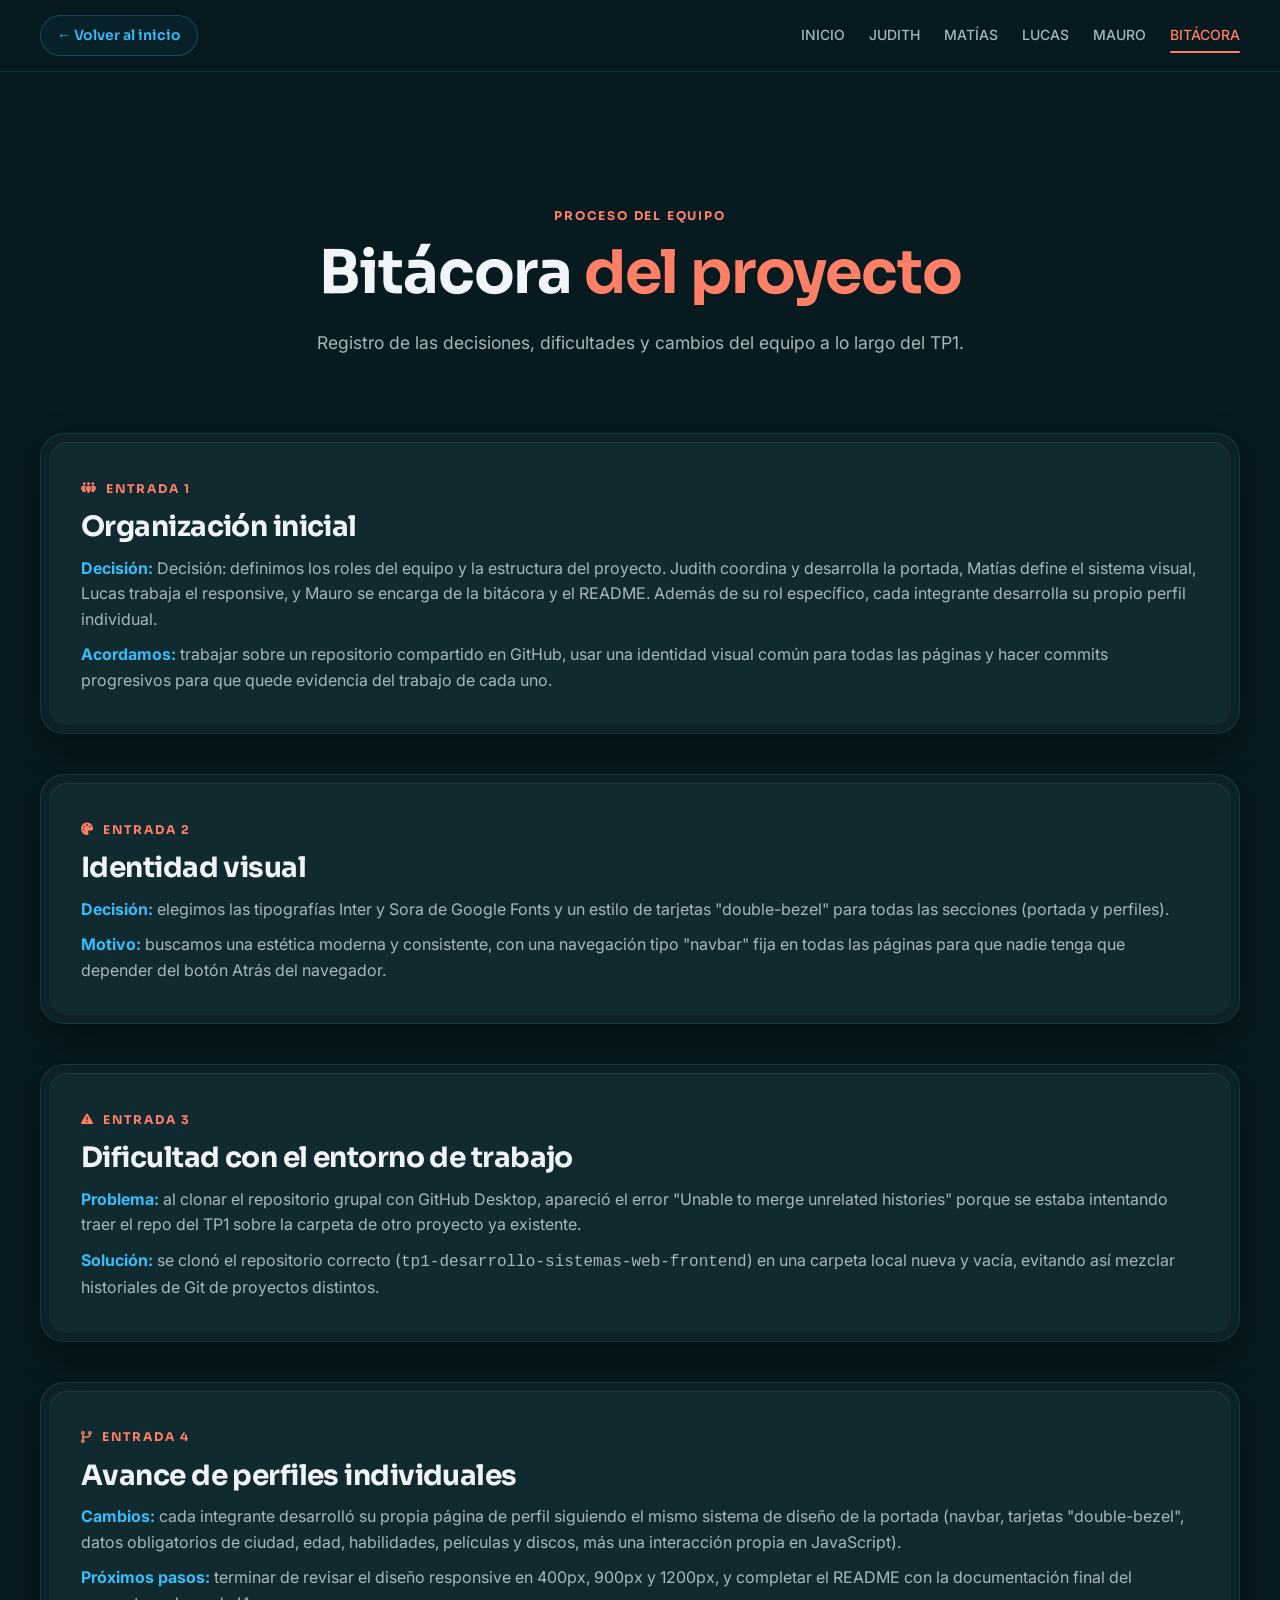
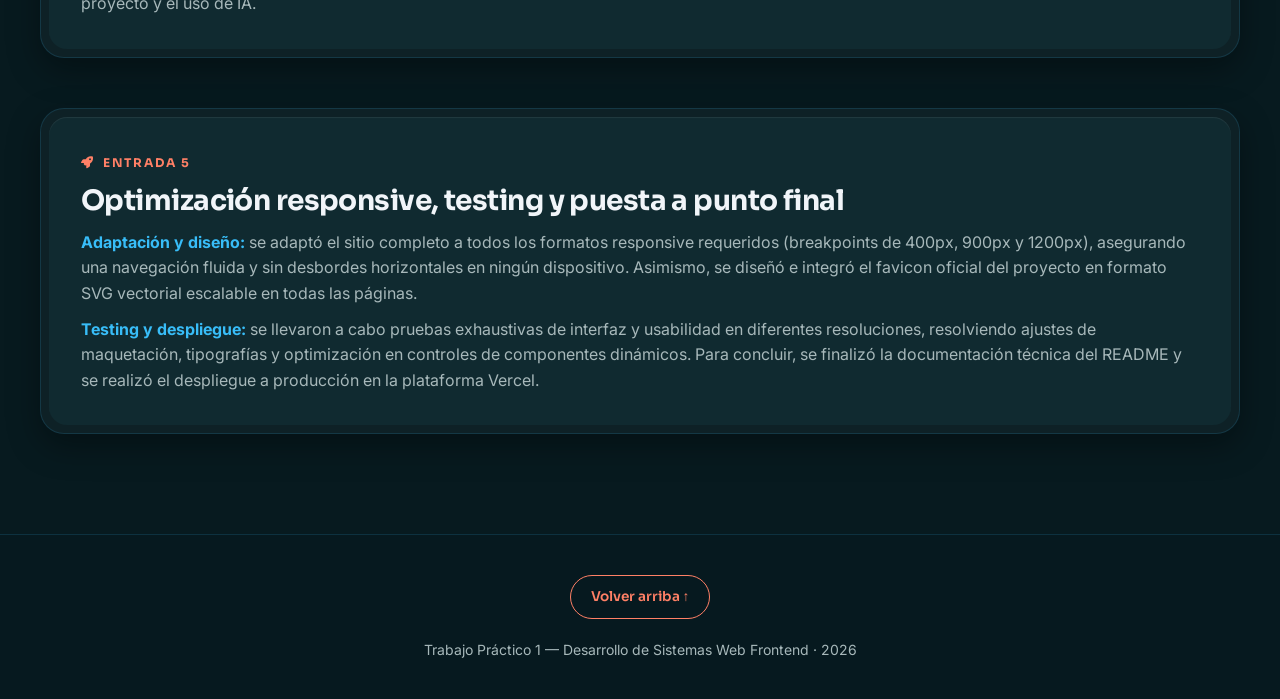
==== commit 9913ec36: "fix: correccion codigo Limpieza de atributos style y de codigo js embebido en archivos html" ====
--- a/bitacora.html
+++ b/bitacora.html
@@ -36,9 +36,9 @@
         </div>
     </nav>
 
-    <main class="container" style="padding-top: 40px;">
+    <main class="container profile-main-content">
 
-        <section class="hero-section" style="padding-bottom: 20px;">
+        <section class="hero-section pb-2">
             <span class="eyebrow">Proceso del equipo</span>
             <h1 class="hero-title">Bitácora <span class="text-accent">del proyecto</span></h1>
             <p class="hero-description">
@@ -47,61 +47,61 @@
         </section>
 
         <!-- Entrada 1 -->
-        <section style="padding: 20px 0;">
+        <section class="profile-section">
             <div class="double-bezel">
                 <div class="double-bezel-inner">
                     <span class="eyebrow"><i class="fa-solid fa-people-group"></i> Entrada 1</span>
-                    <h3 style="margin-bottom: 12px;">Organización inicial</h3>
+                    <h3 class="mb-2">Organización inicial</h3>
                     <p><strong class="text-blue">Decisión:</strong> Decisión: definimos los roles del equipo y la estructura del proyecto. Judith coordina y desarrolla la portada, Matías define el sistema visual, Lucas trabaja el responsive, y Mauro se encarga de la bitácora y el README. Además de su rol específico, cada integrante desarrolla su propio perfil individual.</p>
-                    <p style="margin-top: 10px;"><strong class="text-blue">Acordamos:</strong> trabajar sobre un repositorio compartido en GitHub, usar una identidad visual común para todas las páginas y hacer commits progresivos para que quede evidencia del trabajo de cada uno.</p>
+                    <p class="mt-2"><strong class="text-blue">Acordamos:</strong> trabajar sobre un repositorio compartido en GitHub, usar una identidad visual común para todas las páginas y hacer commits progresivos para que quede evidencia del trabajo de cada uno.</p>
                 </div>
             </div>
         </section>
 
         <!-- Entrada 2 -->
-        <section style="padding: 20px 0;">
+        <section class="profile-section">
             <div class="double-bezel">
                 <div class="double-bezel-inner">
                     <span class="eyebrow"><i class="fa-solid fa-palette"></i> Entrada 2</span>
-                    <h3 style="margin-bottom: 12px;">Identidad visual</h3>
+                    <h3 class="mb-2">Identidad visual</h3>
                     <p><strong class="text-blue">Decisión:</strong> elegimos las tipografías Inter y Sora de Google Fonts y un estilo de tarjetas "double-bezel" para todas las secciones (portada y perfiles).</p>
-                    <p style="margin-top: 10px;"><strong class="text-blue">Motivo:</strong> buscamos una estética moderna y consistente, con una navegación tipo "navbar" fija en todas las páginas para que nadie tenga que depender del botón Atrás del navegador.</p>
+                    <p class="mt-2"><strong class="text-blue">Motivo:</strong> buscamos una estética moderna y consistente, con una navegación tipo "navbar" fija en todas las páginas para que nadie tenga que depender del botón Atrás del navegador.</p>
                 </div>
             </div>
         </section>
 
         <!-- Entrada 3 -->
-        <section style="padding: 20px 0;">
+        <section class="profile-section">
             <div class="double-bezel">
                 <div class="double-bezel-inner">
                     <span class="eyebrow"><i class="fa-solid fa-triangle-exclamation"></i> Entrada 3</span>
-                    <h3 style="margin-bottom: 12px;">Dificultad con el entorno de trabajo</h3>
+                    <h3 class="mb-2">Dificultad con el entorno de trabajo</h3>
                     <p><strong class="text-blue">Problema:</strong> al clonar el repositorio grupal con GitHub Desktop, apareció el error "Unable to merge unrelated histories" porque se estaba intentando traer el repo del TP1 sobre la carpeta de otro proyecto ya existente.</p>
-                    <p style="margin-top: 10px;"><strong class="text-blue">Solución:</strong> se clonó el repositorio correcto (<code>tp1-desarrollo-sistemas-web-frontend</code>) en una carpeta local nueva y vacía, evitando así mezclar historiales de Git de proyectos distintos.</p>
+                    <p class="mt-2"><strong class="text-blue">Solución:</strong> se clonó el repositorio correcto (<code>tp1-desarrollo-sistemas-web-frontend</code>) en una carpeta local nueva y vacía, evitando así mezclar historiales de Git de proyectos distintos.</p>
                 </div>
             </div>
         </section>
 
         <!-- Entrada 4 -->
-        <section style="padding: 20px 0;">
+        <section class="profile-section">
             <div class="double-bezel">
                 <div class="double-bezel-inner">
                     <span class="eyebrow"><i class="fa-solid fa-code-branch"></i> Entrada 4</span>
-                    <h3 style="margin-bottom: 12px;">Avance de perfiles individuales</h3>
+                    <h3 class="mb-2">Avance de perfiles individuales</h3>
                     <p><strong class="text-blue">Cambios:</strong> cada integrante desarrolló su propia página de perfil siguiendo el mismo sistema de diseño de la portada (navbar, tarjetas "double-bezel", datos obligatorios de ciudad, edad, habilidades, películas y discos, más una interacción propia en JavaScript).</p>
-                    <p style="margin-top: 10px;"><strong class="text-blue">Próximos pasos:</strong> terminar de revisar el diseño responsive en 400px, 900px y 1200px, y completar el README con la documentación final del proyecto y el uso de IA.</p>
+                    <p class="mt-2"><strong class="text-blue">Próximos pasos:</strong> terminar de revisar el diseño responsive en 400px, 900px y 1200px, y completar el README con la documentación final del proyecto y el uso de IA.</p>
                 </div>
             </div>
         </section>
 
         <!-- Entrada 5 -->
-        <section style="padding: 20px 0 60px 0;">
+        <section class="profile-section-dynamic">
             <div class="double-bezel">
                 <div class="double-bezel-inner">
                     <span class="eyebrow"><i class="fa-solid fa-rocket"></i> Entrada 5</span>
-                    <h3 style="margin-bottom: 12px;">Optimización responsive, testing y puesta a punto final</h3>
+                    <h3 class="mb-2">Optimización responsive, testing y puesta a punto final</h3>
                     <p><strong class="text-blue">Adaptación y diseño:</strong> se adaptó el sitio completo a todos los formatos responsive requeridos (breakpoints de 400px, 900px y 1200px), asegurando una navegación fluida y sin desbordes horizontales en ningún dispositivo. Asimismo, se diseñó e integró el favicon oficial del proyecto en formato SVG vectorial escalable en todas las páginas.</p>
-                    <p style="margin-top: 10px;"><strong class="text-blue">Testing y despliegue:</strong> se llevaron a cabo pruebas exhaustivas de interfaz y usabilidad en diferentes resoluciones, resolviendo ajustes de maquetación, tipografías y optimización en controles de componentes dinámicos. Para concluir, se finalizó la documentación técnica del README y se realizó el despliegue a producción en la plataforma Vercel.</p>
+                    <p class="mt-2"><strong class="text-blue">Testing y despliegue:</strong> se llevaron a cabo pruebas exhaustivas de interfaz y usabilidad en diferentes resoluciones, resolviendo ajustes de maquetación, tipografías y optimización en controles de componentes dinámicos. Para concluir, se finalizó la documentación técnica del README y se realizó el despliegue a producción en la plataforma Vercel.</p>
                 </div>
             </div>
         </section>
--- a/css/style.css
+++ b/css/style.css
@@ -638,6 +638,33 @@
 
 .profile-cards-grid {
     grid-template-columns: repeat(auto-fit, minmax(280px, 1fr));
+}
+
+.mt-2 { margin-top: 10px; }
+.mt-4 { margin-top: 24px; }
+.mb-2 { margin-bottom: 12px; }
+.pb-2 { padding-bottom: 20px; }
+.d-none { display: none; }
+
+/* Estilos de la tarjeta dinámica de portada (Spotlight) */
+.spotlight-title {
+    font-size: 1.2rem;
+    color: var(--color-coral);
+    margin-bottom: 4px;
+}
+.spotlight-role {
+    font-size: 0.85rem;
+    color: var(--color-blue);
+    margin-bottom: 8px;
+    font-weight: 600;
+}
+.spotlight-desc {
+    font-size: 0.9rem;
+    margin-bottom: 12px;
+}
+.spotlight-btn {
+    padding: 6px 14px;
+    font-size: 0.8rem;
 }
 
 /* ========================================================================= 
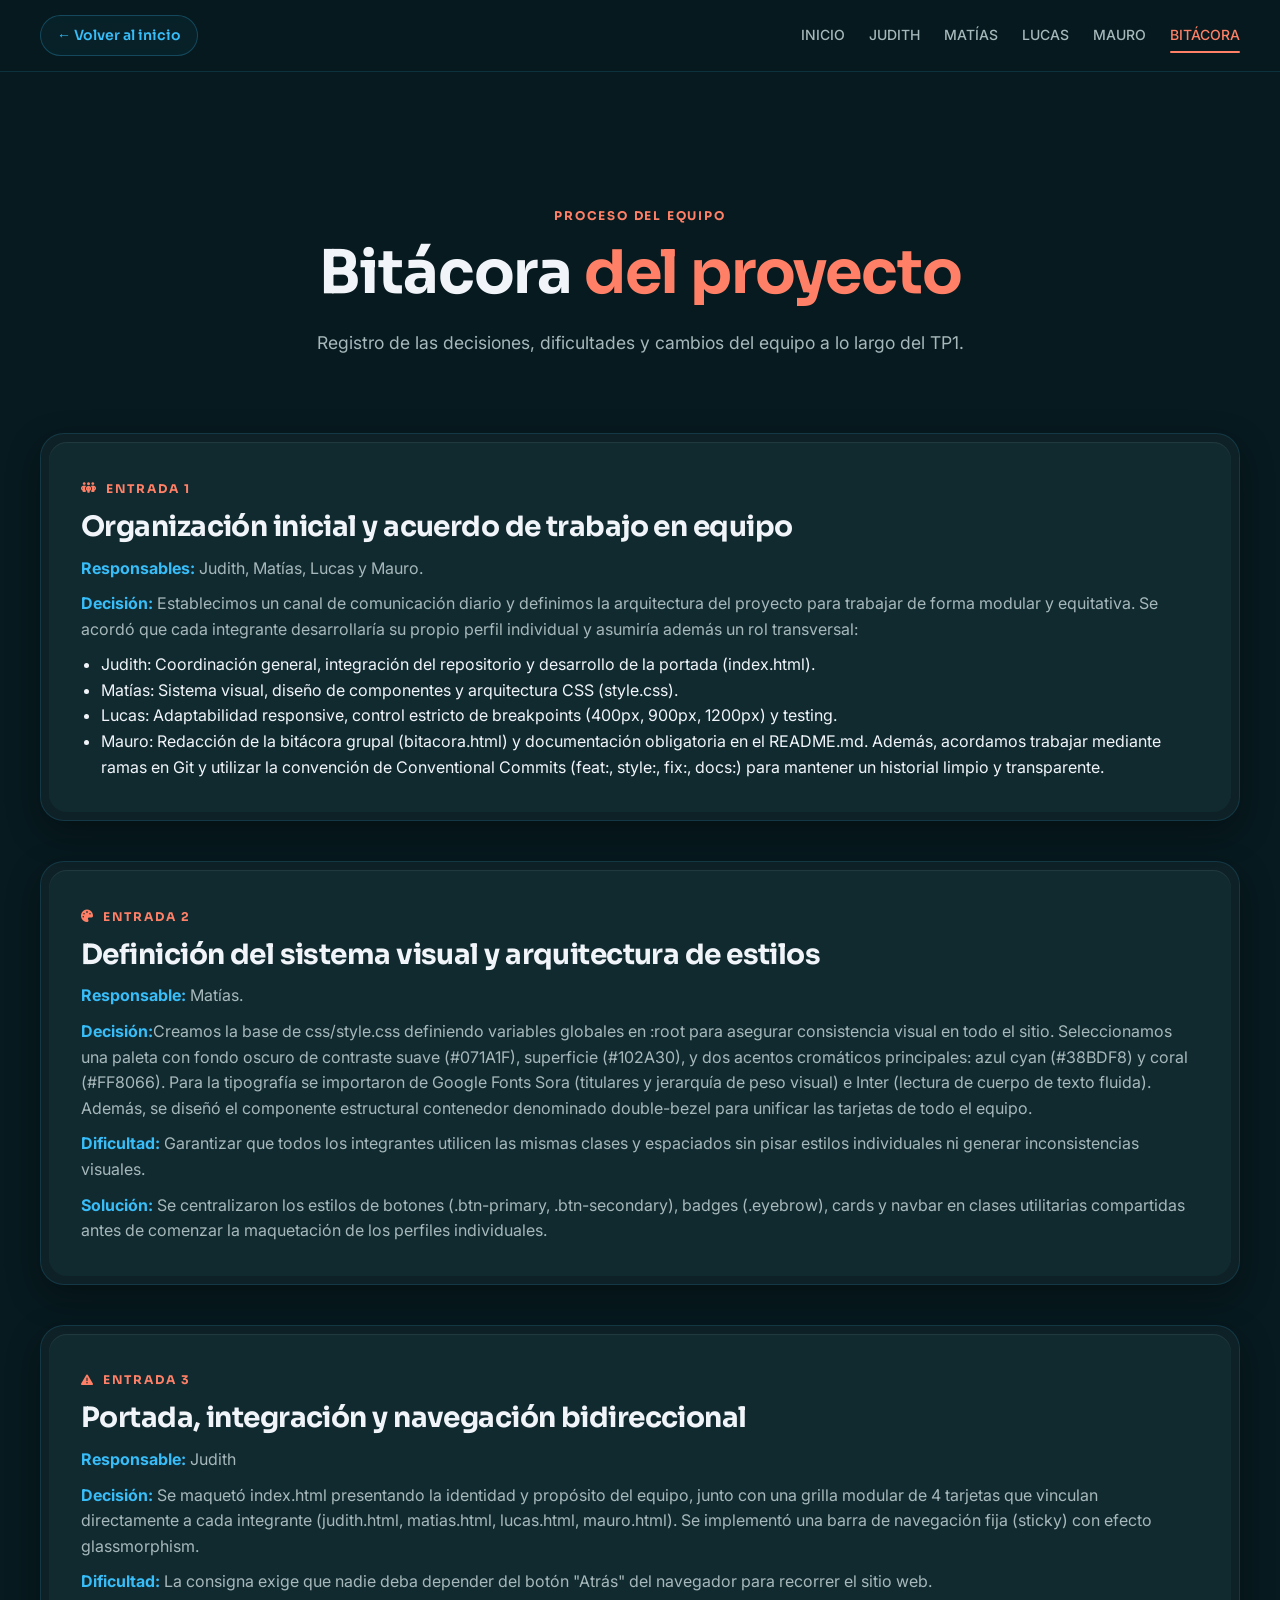
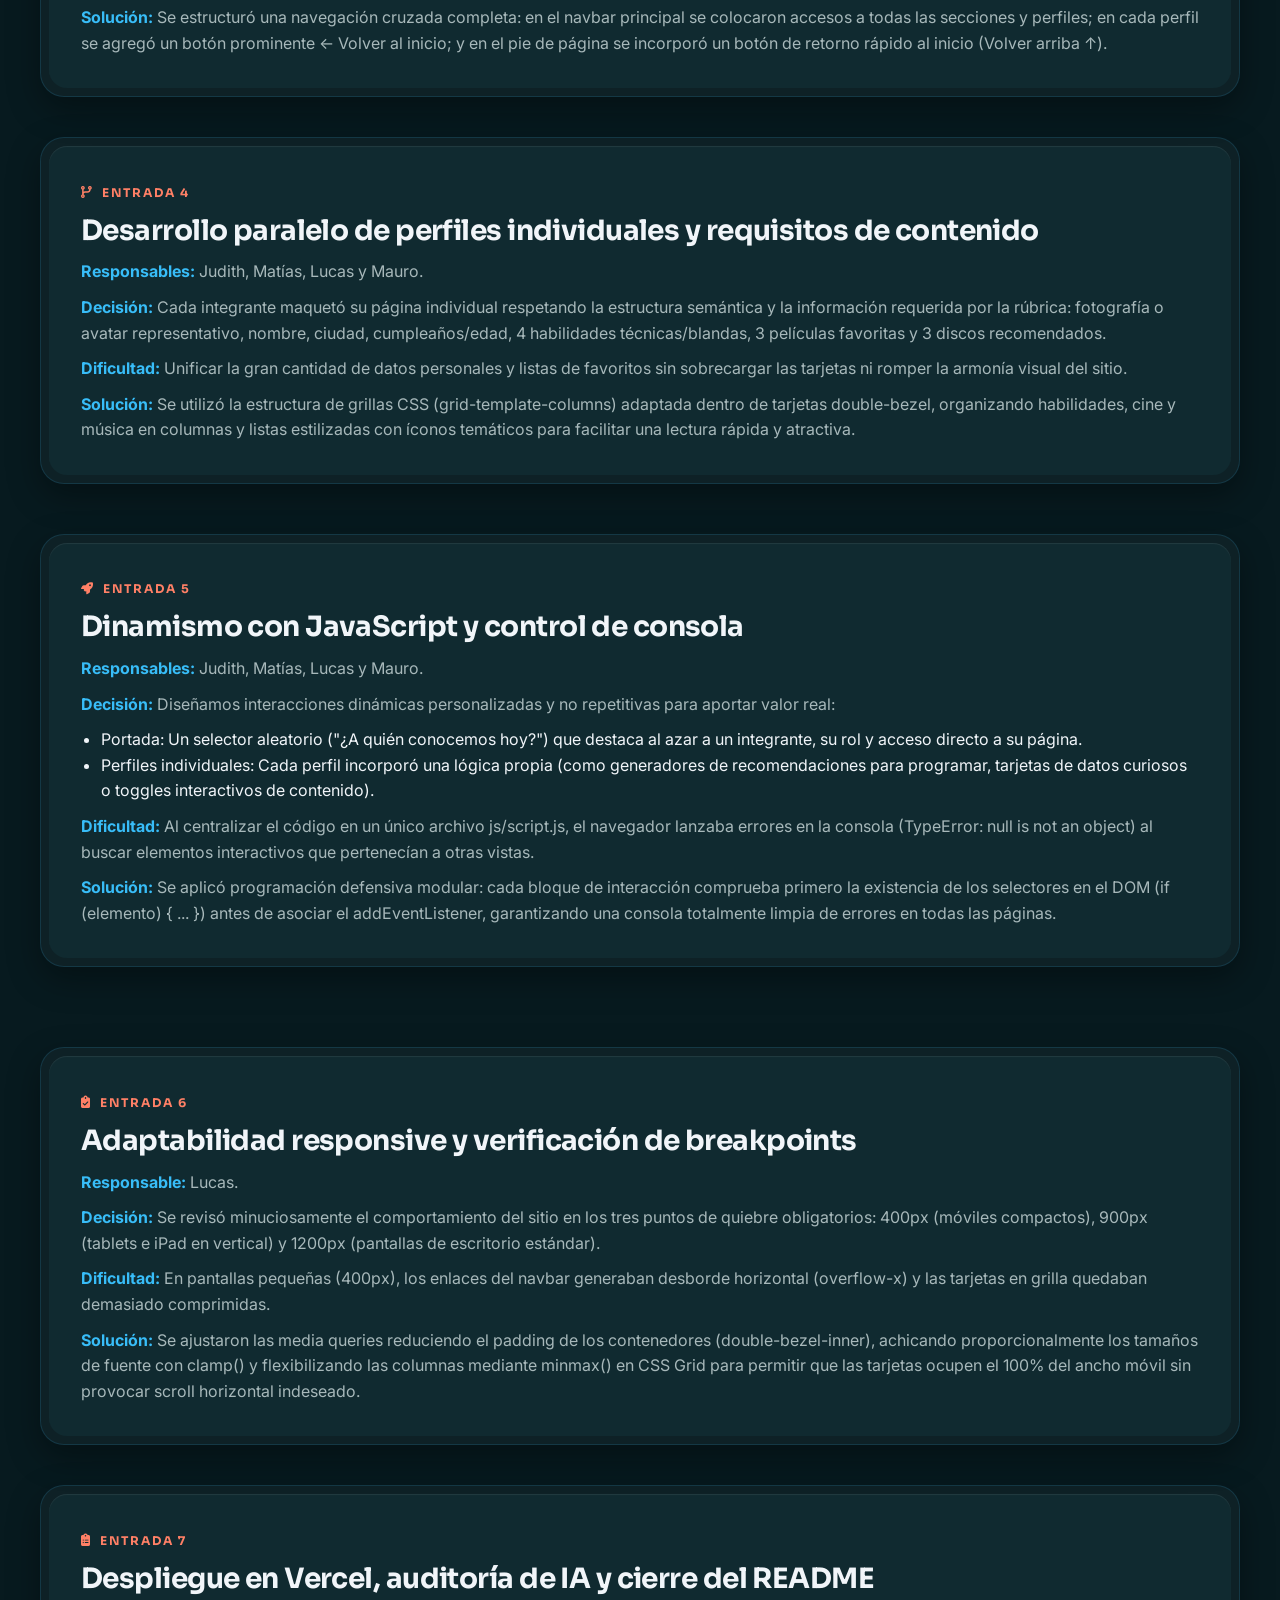
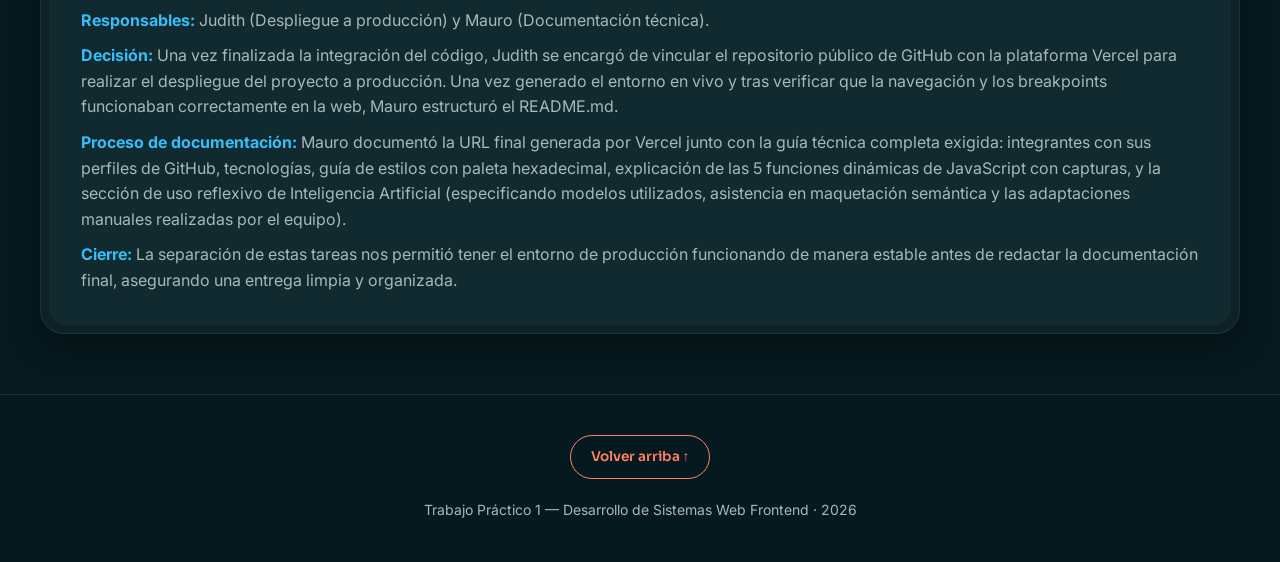
==== commit fed6130d: "docs: actualiza entradas de las bitacoras con detalle de roles y modalidad de trabajo y agrega mas d" ====
--- a/bitacora.html
+++ b/bitacora.html
@@ -51,9 +51,18 @@
             <div class="double-bezel">
                 <div class="double-bezel-inner">
                     <span class="eyebrow"><i class="fa-solid fa-people-group"></i> Entrada 1</span>
-                    <h3 class="mb-2">Organización inicial</h3>
-                    <p><strong class="text-blue">Decisión:</strong> Decisión: definimos los roles del equipo y la estructura del proyecto. Judith coordina y desarrolla la portada, Matías define el sistema visual, Lucas trabaja el responsive, y Mauro se encarga de la bitácora y el README. Además de su rol específico, cada integrante desarrolla su propio perfil individual.</p>
-                    <p class="mt-2"><strong class="text-blue">Acordamos:</strong> trabajar sobre un repositorio compartido en GitHub, usar una identidad visual común para todas las páginas y hacer commits progresivos para que quede evidencia del trabajo de cada uno.</p>
+                    <h3 class="mb-2">Organización inicial y acuerdo de trabajo en equipo</h3>
+                   
+                    <p><strong class="text-blue">Responsables:</strong> Judith, Matías, Lucas y Mauro.</p>
+                   
+                    <p class="mt-2"><strong class="text-blue">Decisión:</strong> Establecimos un canal de comunicación diario y definimos la arquitectura del proyecto para trabajar de forma modular y equitativa. Se acordó que cada integrante desarrollaría su propio perfil individual y asumiría además un rol transversal:</p>
+                    
+                    <ul class="mt-2" style="padding-left: 20px;">
+                        <li> Judith: Coordinación general, integración del repositorio y desarrollo de la portada (index.html).</li>
+                        <li> Matías: Sistema visual, diseño de componentes y arquitectura CSS (style.css).</li>
+                        <li> Lucas: Adaptabilidad responsive, control estricto de breakpoints (400px, 900px, 1200px) y testing.</li>
+                        <li> Mauro: Redacción de la bitácora grupal (bitacora.html) y documentación obligatoria en el README.md. Además, acordamos trabajar mediante ramas en Git y utilizar la convención de Conventional Commits (feat:, style:, fix:, docs:) para mantener un historial limpio y transparente.</li>
+                    </ul>
                 </div>
             </div>
         </section>
@@ -63,9 +72,16 @@
             <div class="double-bezel">
                 <div class="double-bezel-inner">
                     <span class="eyebrow"><i class="fa-solid fa-palette"></i> Entrada 2</span>
-                    <h3 class="mb-2">Identidad visual</h3>
-                    <p><strong class="text-blue">Decisión:</strong> elegimos las tipografías Inter y Sora de Google Fonts y un estilo de tarjetas "double-bezel" para todas las secciones (portada y perfiles).</p>
-                    <p class="mt-2"><strong class="text-blue">Motivo:</strong> buscamos una estética moderna y consistente, con una navegación tipo "navbar" fija en todas las páginas para que nadie tenga que depender del botón Atrás del navegador.</p>
+                    <h3 class="mb-2">Definición del sistema visual y arquitectura de estilos</h3>
+                    
+                    <p><strong class="text-blue">Responsable:</strong> Matías.</p>
+
+                    <p class="mt-2"><strong class="text-blue">Decisión:</strong>Creamos la base de css/style.css definiendo variables globales en :root para asegurar consistencia visual en todo el sitio. Seleccionamos una paleta con fondo oscuro de contraste suave (#071A1F), superficie (#102A30), y dos acentos cromáticos principales: azul cyan (#38BDF8) y coral (#FF8066). Para la tipografía se importaron de Google Fonts Sora (titulares y jerarquía de peso visual) e Inter (lectura de cuerpo de texto fluida). Además, se diseñó el componente estructural contenedor denominado double-bezel para unificar las tarjetas de todo el equipo.</p>
+                   
+                    <p class="mt-2"><strong class="text-blue">Dificultad:</strong> Garantizar que todos los integrantes utilicen las mismas clases y espaciados sin pisar estilos individuales ni generar inconsistencias visuales.</p>
+               
+                    <p class="mt-2"><strong class="text-blue">Solución:</strong> Se centralizaron los estilos de botones (.btn-primary, .btn-secondary), badges (.eyebrow), cards y navbar en clases utilitarias compartidas antes de comenzar la maquetación de los perfiles individuales.</p>  
+
                 </div>
             </div>
         </section>
@@ -75,9 +91,16 @@
             <div class="double-bezel">
                 <div class="double-bezel-inner">
                     <span class="eyebrow"><i class="fa-solid fa-triangle-exclamation"></i> Entrada 3</span>
-                    <h3 class="mb-2">Dificultad con el entorno de trabajo</h3>
-                    <p><strong class="text-blue">Problema:</strong> al clonar el repositorio grupal con GitHub Desktop, apareció el error "Unable to merge unrelated histories" porque se estaba intentando traer el repo del TP1 sobre la carpeta de otro proyecto ya existente.</p>
-                    <p class="mt-2"><strong class="text-blue">Solución:</strong> se clonó el repositorio correcto (<code>tp1-desarrollo-sistemas-web-frontend</code>) en una carpeta local nueva y vacía, evitando así mezclar historiales de Git de proyectos distintos.</p>
+                    <h3 class="mb-2">Portada, integración y navegación bidireccional</h3>
+                   
+                    <p><strong class="text-blue">Responsable:</strong> Judith</p>
+                   
+                    <p class="mt-2"><strong class="text-blue">Decisión:</strong> Se maquetó index.html presentando la identidad y propósito del equipo, junto con una grilla modular de 4 tarjetas que vinculan directamente a cada integrante (judith.html, matias.html, lucas.html, mauro.html). Se implementó una barra de navegación fija (sticky) con efecto glassmorphism.</p>
+
+                    <p class="mt-2"><strong class="text-blue">Dificultad:</strong> La consigna exige que nadie deba depender del botón "Atrás" del navegador para recorrer el sitio web.</p>
+             
+                    <p class="mt-2"><strong class="text-blue">Solución:</strong> Se estructuró una navegación cruzada completa: en el navbar principal se colocaron accesos a todas las secciones y perfiles; en cada perfil se agregó un botón prominente ← Volver al inicio; y en el pie de página se incorporó un botón de retorno rápido al inicio (Volver arriba ↑).</p>
+
                 </div>
             </div>
         </section>
@@ -87,9 +110,15 @@
             <div class="double-bezel">
                 <div class="double-bezel-inner">
                     <span class="eyebrow"><i class="fa-solid fa-code-branch"></i> Entrada 4</span>
-                    <h3 class="mb-2">Avance de perfiles individuales</h3>
-                    <p><strong class="text-blue">Cambios:</strong> cada integrante desarrolló su propia página de perfil siguiendo el mismo sistema de diseño de la portada (navbar, tarjetas "double-bezel", datos obligatorios de ciudad, edad, habilidades, películas y discos, más una interacción propia en JavaScript).</p>
-                    <p class="mt-2"><strong class="text-blue">Próximos pasos:</strong> terminar de revisar el diseño responsive en 400px, 900px y 1200px, y completar el README con la documentación final del proyecto y el uso de IA.</p>
+                    <h3 class="mb-2">Desarrollo paralelo de perfiles individuales y requisitos de contenido</h3>
+                   
+                    <p><strong class="text-blue">Responsables:</strong> Judith, Matías, Lucas y Mauro.
+                   
+                    <p class="mt-2"><strong class="text-blue">Decisión:</strong> Cada integrante maquetó su página individual respetando la estructura semántica y la información requerida por la rúbrica: fotografía o avatar representativo, nombre, ciudad, cumpleaños/edad, 4 habilidades técnicas/blandas, 3 películas favoritas y 3 discos recomendados.</p>
+                   
+                    <p class="mt-2"><strong class="text-blue">Dificultad:</strong> Unificar la gran cantidad de datos personales y listas de favoritos sin sobrecargar las tarjetas ni romper la armonía visual del sitio.
+
+                    <p class="mt-2"><strong class="text-blue">Solución:</strong> Se utilizó la estructura de grillas CSS (grid-template-columns) adaptada dentro de tarjetas double-bezel, organizando habilidades, cine y música en columnas y listas estilizadas con íconos temáticos para facilitar una lectura rápida y atractiva.</p>
                 </div>
             </div>
         </section>
@@ -99,13 +128,58 @@
             <div class="double-bezel">
                 <div class="double-bezel-inner">
                     <span class="eyebrow"><i class="fa-solid fa-rocket"></i> Entrada 5</span>
-                    <h3 class="mb-2">Optimización responsive, testing y puesta a punto final</h3>
-                    <p><strong class="text-blue">Adaptación y diseño:</strong> se adaptó el sitio completo a todos los formatos responsive requeridos (breakpoints de 400px, 900px y 1200px), asegurando una navegación fluida y sin desbordes horizontales en ningún dispositivo. Asimismo, se diseñó e integró el favicon oficial del proyecto en formato SVG vectorial escalable en todas las páginas.</p>
-                    <p class="mt-2"><strong class="text-blue">Testing y despliegue:</strong> se llevaron a cabo pruebas exhaustivas de interfaz y usabilidad en diferentes resoluciones, resolviendo ajustes de maquetación, tipografías y optimización en controles de componentes dinámicos. Para concluir, se finalizó la documentación técnica del README y se realizó el despliegue a producción en la plataforma Vercel.</p>
+                    <h3 class="mb-2">Dinamismo con JavaScript y control de consola</h3>
+                    
+                    <p><strong class="text-blue">Responsables:</strong> Judith, Matías, Lucas y Mauro.</p>
+                   
+                    <p class="mt-2"><strong class="text-blue">Decisión:</strong> Diseñamos interacciones dinámicas personalizadas y no repetitivas para aportar valor real:</p>
+                   
+                    <ul class="mt-2" style="padding-left: 20px;">
+                        <li> Portada: Un selector aleatorio ("¿A quién conocemos hoy?") que destaca al azar a un integrante, su rol y acceso directo a su página.</li>
+                        <li> Perfiles individuales: Cada perfil incorporó una lógica propia (como generadores de recomendaciones para programar, tarjetas de datos curiosos o toggles interactivos de contenido).</li>
+                    </ul>
+                    <p class="mt-2"><strong class="text-blue">Dificultad:</strong> Al centralizar el código en un único archivo js/script.js, el navegador lanzaba errores en la consola (TypeError: null is not an object) al buscar elementos interactivos que pertenecían a otras vistas.</p>
+                    <p class="mt-2"><strong class="text-blue">Solución:</strong> Se aplicó programación defensiva modular: cada bloque de interacción comprueba primero la existencia de los selectores en el DOM (if (elemento) { ... }) antes de asociar el addEventListener, garantizando una consola totalmente limpia de errores en todas las páginas.</p>
+               
                 </div>
             </div>
         </section>
 
+        <!--Entrada 6 -->
+        <section class="profile-section">
+            <div class="double-bezel">
+                <div class="double-bezel-inner">
+                    <span class="eyebrow"><i class="fa-solid fa-clipboard-check"></i> Entrada 6</span>
+                    <h3 class="mb-2">Adaptabilidad responsive y verificación de breakpoints</h3>
+                   
+                    <p><strong class="text-blue">Responsable:</strong> Lucas.</p>
+                   
+                    <p class="mt-2"><strong class="text-blue">Decisión:</strong> Se revisó minuciosamente el comportamiento del sitio en los tres puntos de quiebre obligatorios: 400px (móviles compactos), 900px (tablets e iPad en vertical) y 1200px (pantallas de escritorio estándar).</p>
+                   
+                    <p class="mt-2"><strong class="text-blue">Dificultad:</strong> En pantallas pequeñas (400px), los enlaces del navbar generaban desborde horizontal (overflow-x) y las tarjetas en grilla quedaban demasiado comprimidas.</p>
+                   
+                    <p class="mt-2"><strong class="text-blue">Solución:</strong> Se ajustaron las media queries reduciendo el padding de los contenedores (double-bezel-inner), achicando proporcionalmente los tamaños de fuente con clamp() y flexibilizando las columnas mediante minmax() en CSS Grid para permitir que las tarjetas ocupen el 100% del ancho móvil sin provocar scroll horizontal indeseado.</p>
+                </div>
+            </div>
+        </section>
+        
+        <!-- Entrada 7 -->
+        <section class="profile-section">
+            <div class="double-bezel">
+                <div class="double-bezel-inner">
+                    <span class="eyebrow"><i class="fa-solid fa-clipboard-list"></i> Entrada 7</span>
+                    <h3 class="mb-2">Despliegue en Vercel, auditoría de IA y cierre del README</h3>
+                   
+                    <p><strong class="text-blue">Responsables:</strong> Judith (Despliegue a producción) y Mauro (Documentación técnica).</p>
+                   
+                    <p class="mt-2"><strong class="text-blue">Decisión:</strong> Una vez finalizada la integración del código, Judith se encargó de vincular el repositorio público de GitHub con la plataforma Vercel para realizar el despliegue del proyecto a producción. Una vez generado el entorno en vivo y tras verificar que la navegación y los breakpoints funcionaban correctamente en la web, Mauro estructuró el README.md.</p>
+                   
+                    <p class="mt-2"><strong class="text-blue">Proceso de documentación:</strong> Mauro documentó la URL final generada por Vercel junto con la guía técnica completa exigida: integrantes con sus perfiles de GitHub, tecnologías, guía de estilos con paleta hexadecimal, explicación de las 5 funciones dinámicas de JavaScript con capturas, y la sección de uso reflexivo de Inteligencia Artificial (especificando modelos utilizados, asistencia en maquetación semántica y las adaptaciones manuales realizadas por el equipo).</p>
+
+                    <p class="mt-2"><strong class="text-blue">Cierre:</strong> La separación de estas tareas nos permitió tener el entorno de producción funcionando de manera estable antes de redactar la documentación final, asegurando una entrega limpia y organizada.</p>
+                </div>
+            </div>
+        </section>
     </main>
 
     <!-- Footer Compartido -->
